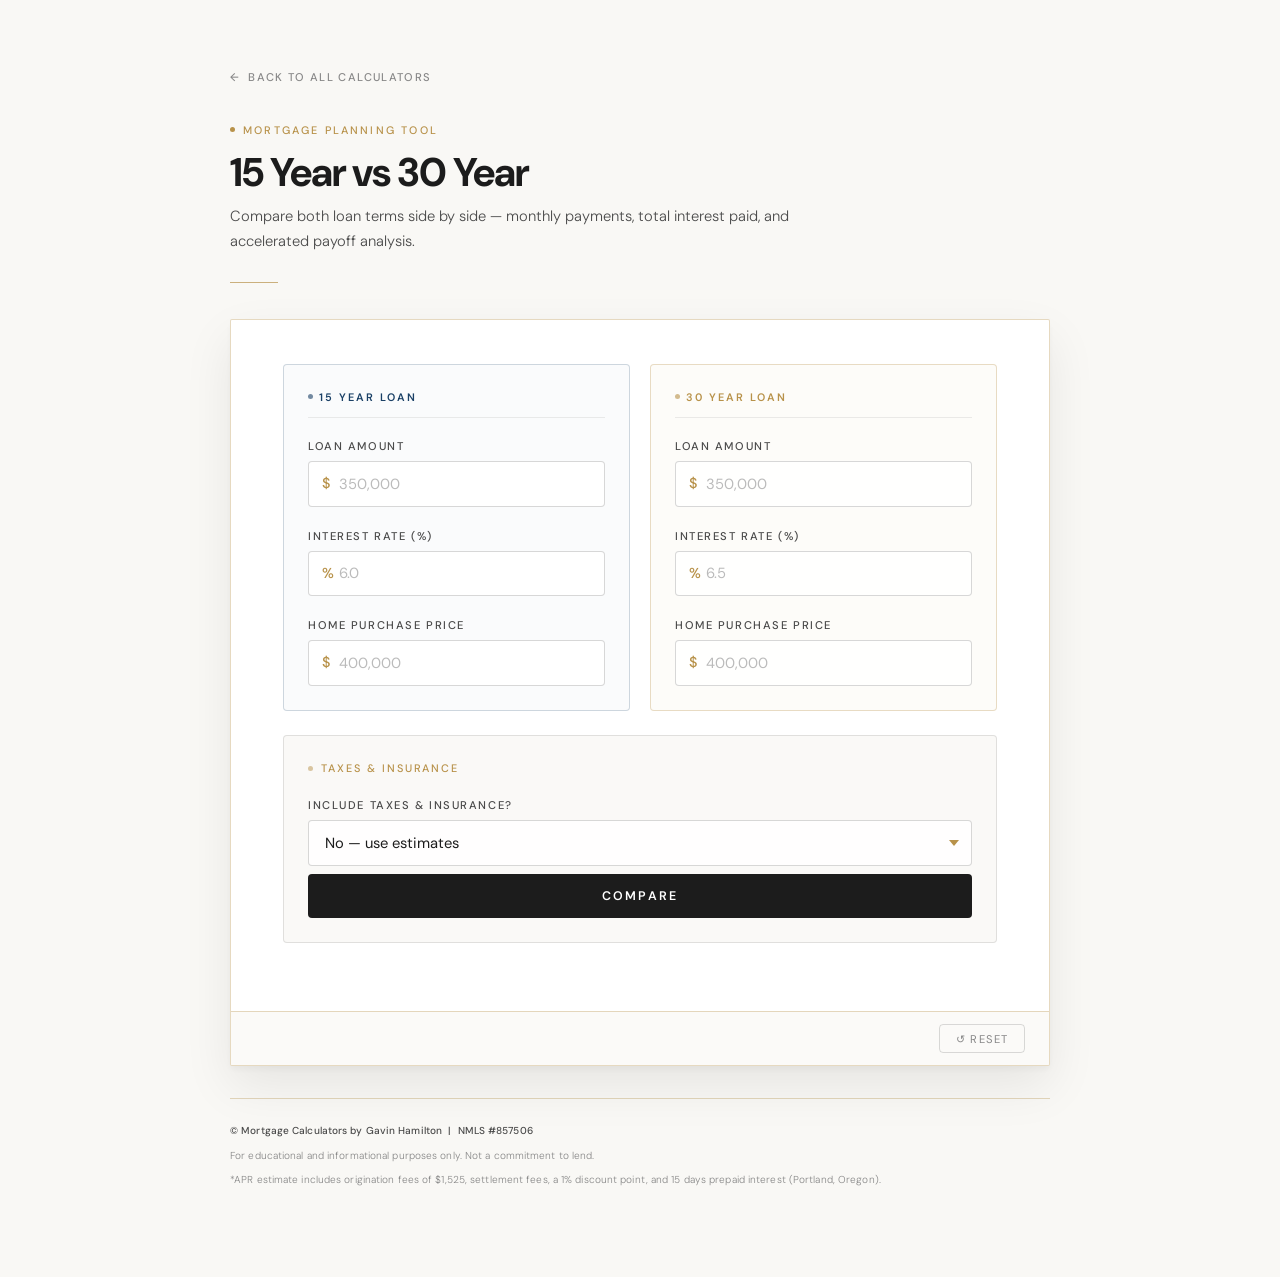
==== 15-vs-30.html @ 0f27486b "Add files via upload" ====
<!DOCTYPE html>
<html lang="en">
<head>
<meta charset="UTF-8">
<meta name="viewport" content="width=device-width, initial-scale=1.0">
<title>15 Year vs 30 Year — Gavin Hamilton</title>
<link rel="preconnect" href="https://fonts.googleapis.com">
<link rel="preconnect" href="https://fonts.gstatic.com" crossorigin>
<link href="https://fonts.googleapis.com/css2?family=DM+Sans:wght@300;400;500;600;700&family=DM+Mono:wght@400;500&display=swap" rel="stylesheet">
<link rel="stylesheet" href="shared.css">
<style>
/* ── 15 vs 30 specific styles ── */
.compare-input-cols {
  display: grid;
  grid-template-columns: 1fr 1fr;
  gap: 1.25rem;
  margin-bottom: 1.5rem;
}
@media (max-width: 520px) { .compare-input-cols { grid-template-columns: 1fr; } }

.compare-input-col {
  border: 1px solid rgba(74,74,74,.15);
  border-radius: 4px;
  padding: 1.5rem;
  background: #faf9f7;
}
.compare-input-col.col-15 { border-color: rgba(26,64,102,.2); background: rgba(26,64,102,.02); }
.compare-input-col.col-30 { border-color: rgba(184,146,74,.3); background: rgba(184,146,74,.03); }

.compare-col-label {
  font-size: .68rem;
  letter-spacing: .18em;
  text-transform: uppercase;
  font-weight: 600;
  margin-bottom: 1.25rem;
  padding-bottom: .75rem;
  border-bottom: 1px solid rgba(74,74,74,.1);
  display: flex;
  align-items: center;
  gap: .4rem;
}
.compare-col-label::before {
  content: '';
  width: 5px; height: 5px;
  border-radius: 50%;
  display: inline-block;
  opacity: .6;
}
.col-15 .compare-col-label { color: #1a4066; }
.col-15 .compare-col-label::before { background: #1a4066; }
.col-30 .compare-col-label { color: #b8924a; }
.col-30 .compare-col-label::before { background: #b8924a; }

.compare-cols {
  display: grid;
  grid-template-columns: 1fr 1fr;
  gap: 1rem;
  margin-bottom: 1rem;
}
@media (max-width: 520px) { .compare-cols { grid-template-columns: 1fr; } }

.compare-col-card {
  background: #fff;
  border: 1px solid rgba(74,74,74,.15);
  border-radius: 4px;
  overflow: hidden;
}
.compare-col-header {
  padding: .65rem 1.1rem;
  border-bottom: 1px solid rgba(74,74,74,.1);
  font-size: .65rem;
  font-weight: 600;
  text-transform: uppercase;
  letter-spacing: .14em;
  background: #faf9f7;
  display: flex;
  align-items: center;
  gap: .4rem;
}
.compare-col-header::before {
  content: '';
  width: 5px; height: 5px;
  border-radius: 50%;
  display: inline-block;
  opacity: .7;
}
.compare-col-header.h-15 { color: #1a4066; }
.compare-col-header.h-15::before { background: #1a4066; }
.compare-col-header.h-30 { color: #b8924a; }
.compare-col-header.h-30::before { background: #b8924a; }

.compare-total-block { padding: 1rem 1.1rem .8rem; border-bottom: 1px solid rgba(74,74,74,.08); }
.compare-total-label { font-size: .62rem; text-transform: uppercase; letter-spacing: .1em; color: #888; margin-bottom: .3rem; font-weight: 500; }
.compare-total-amount { font-family: 'DM Mono', monospace; font-size: clamp(1.3rem,3.5vw,2rem); font-weight: 700; color: #1c1c1c; line-height: 1; letter-spacing: -.02em; }
.compare-total-sub { font-size: .72rem; color: #aaa; margin-top: .2rem; font-weight: 300; }
.compare-apr { font-family: 'DM Mono', monospace; font-size: .78rem; font-weight: 500; color: #4a4a4a; margin-top: .4rem; }

.compare-line-items { display: flex; flex-direction: column; }
.compare-line-item { display: flex; flex-direction: column; padding: .6rem 1.1rem; border-bottom: 1px solid rgba(74,74,74,.06); }
.compare-line-item:last-child { border-bottom: none; }
.compare-line-label { font-size: .68rem; color: #888; margin-bottom: .15rem; }
.compare-line-value { font-family: 'DM Mono', monospace; font-size: .88rem; font-weight: 600; color: #1c1c1c; }
.compare-line-item.pmi-item .compare-line-label { color: #b03020; }
.compare-line-item.pmi-item .compare-line-value { color: #b03020; }

.diff-callout { display: none; padding: 1rem 1.25rem; background: rgba(184,146,74,.06); border: 1px solid rgba(184,146,74,.35); border-radius: 4px; margin-bottom: 1rem; }
.diff-callout.show { display: block; }
.diff-callout p { font-size: .88rem; color: #4a4a4a; line-height: 1.7; font-weight: 300; }
.diff-callout .diff-amount { font-family: 'DM Mono', monospace; font-weight: 600; color: #1c1c1c; }

.accel-payoff-card {
  background: #faf9f7;
  border: 1px solid rgba(184,146,74,.35);
  border-left: 3px solid #b8924a;
  border-radius: 4px;
  padding: 1.25rem 1.5rem;
  margin-bottom: 1rem;
}
.accel-payoff-title { font-size: .72rem; font-weight: 700; text-transform: uppercase; letter-spacing: .1em; color: #b8924a; margin-bottom: .75rem; }
.accel-payoff-body { font-size: .88rem; color: #4a4a4a; line-height: 1.75; font-weight: 300; }
.accel-payoff-body .highlight-num { font-family: 'DM Mono', monospace; font-size: 1rem; font-weight: 700; color: #1c1c1c; }
.accel-payoff-body .highlight-green { font-family: 'DM Mono', monospace; font-size: 1rem; font-weight: 700; color: #1a6640; }

.pros-cons-grid { display: none; grid-template-columns: 1fr 1fr; gap: 1rem; margin-bottom: 1rem; }
.pros-cons-grid.show { display: grid; }
@media (max-width: 520px) { .pros-cons-grid { grid-template-columns: 1fr; } }
.pc-col { display: flex; flex-direction: column; gap: .75rem; }
.pc-card { background: #fff; border: 1px solid rgba(74,74,74,.15); border-radius: 4px; padding: 1.1rem; }
.pc-card-title { font-size: .65rem; font-weight: 600; text-transform: uppercase; letter-spacing: .1em; margin-bottom: .65rem; padding-bottom: .5rem; border-bottom: 1px solid rgba(74,74,74,.1); }
.pc-card-title.pros { color: #1a6640; }
.pc-card-title.cons { color: #b03020; }
.pc-list { list-style: none; display: flex; flex-direction: column; gap: .45rem; }
.pc-list li { font-size: .82rem; color: #4a4a4a; line-height: 1.6; padding-left: 1rem; position: relative; font-weight: 300; }
.pc-list li::before { position: absolute; left: 0; top: 0; font-weight: 700; }
.pros .pc-list li::before { content: "✓"; color: #1a6640; }
.cons .pc-list li::before { content: "✗"; color: #b03020; }
.pc-list li em { font-style: normal; font-weight: 600; color: #1c1c1c; }
</style>
</head>
<body>
<div class="app">

  <a class="back-link" href="index.html">Back to all calculators</a>

  <div class="page-title-block">
    <div class="page-eyebrow">Mortgage Planning Tool</div>
    <div class="page-title">15 Year vs 30 Year</div>
    <p class="page-subtitle">Compare both loan terms side by side — monthly payments, total interest paid, and accelerated payoff analysis.</p>
  </div>
  <hr class="page-divider">

  <div class="container">
    <div class="calc-inner">

      <div class="compare-input-cols">

        <div class="compare-input-col col-15">
          <div class="compare-col-label">15 Year Loan</div>
          <div class="field" style="margin-bottom:1.3rem">
            <label>Loan Amount</label>
            <div class="input-wrap"><span class="input-prefix">$</span><input type="text" id="c15-loan" placeholder="350,000" inputmode="numeric" class="comma-input has-prefix"></div>
          </div>
          <div class="field" style="margin-bottom:1.3rem">
            <label>Interest Rate (%)</label>
            <div class="input-wrap"><span class="input-prefix">%</span><input type="number" id="c15-rate" placeholder="6.0" step="0.01" class="has-prefix"></div>
          </div>
          <div class="field">
            <label>Home Purchase Price</label>
            <div class="input-wrap"><span class="input-prefix">$</span><input type="text" id="c15-price" placeholder="400,000" inputmode="numeric" class="comma-input has-prefix"></div>
          </div>
        </div>

        <div class="compare-input-col col-30">
          <div class="compare-col-label">30 Year Loan</div>
          <div class="field" style="margin-bottom:1.3rem">
            <label>Loan Amount</label>
            <div class="input-wrap"><span class="input-prefix">$</span><input type="text" id="c30-loan" placeholder="350,000" inputmode="numeric" class="comma-input has-prefix"></div>
          </div>
          <div class="field" style="margin-bottom:1.3rem">
            <label>Interest Rate (%)</label>
            <div class="input-wrap"><span class="input-prefix">%</span><input type="number" id="c30-rate" placeholder="6.5" step="0.01" class="has-prefix"></div>
          </div>
          <div class="field">
            <label>Home Purchase Price</label>
            <div class="input-wrap"><span class="input-prefix">$</span><input type="text" id="c30-price" placeholder="400,000" inputmode="numeric" class="comma-input has-prefix"></div>
          </div>
        </div>

      </div>

      <div class="card">
        <div class="card-title">Taxes &amp; Insurance</div>
        <div class="form-grid">
          <div class="field full">
            <label>Include Taxes &amp; Insurance?</label>
            <div class="input-wrap">
              <select id="c-tai" onchange="toggleCompareTaiFields()">
                <option value="no">No — use estimates</option>
                <option value="yes">Yes — enter my own</option>
              </select>
            </div>
          </div>
          <div class="optional-fields" id="c-optional">
            <div class="field">
              <label>Annual Property Taxes</label>
              <div class="input-wrap"><span class="input-prefix">$</span><input type="text" id="c-tax" placeholder="4,800" inputmode="numeric" class="comma-input has-prefix"></div>
            </div>
            <div class="field">
              <label>Annual Homeowners Insurance</label>
              <div class="input-wrap"><span class="input-prefix">$</span><input type="text" id="c-ins" placeholder="1,200" inputmode="numeric" class="comma-input has-prefix"></div>
            </div>
          </div>
        </div>
        <button class="calc-btn" onclick="calcCompare()">Compare</button>
      </div>

      <!-- RESULTS -->
      <div id="c-results" class="results-panel">
        <hr class="results-rule">
        <div class="results-eyebrow">Your Results</div>
        <div class="results-headline">Side-by-Side Comparison</div>

        <button class="qualify-banner" onclick="window.open('https://mtgxps.mymortgage-online.com/GavinHamilton.html','_blank')">
          <div>
            <div class="qualify-banner-text">Find Out What You Qualify For</div>
            <div class="qualify-banner-sub">Free soft-pull analysis — no commitment</div>
          </div>
          <span class="qualify-banner-arrow">Get Started →</span>
        </button>

        <div class="compare-cols">
          <div class="compare-col-card">
            <div class="compare-col-header h-15">15 Year Loan</div>
            <div class="compare-total-block">
              <div class="compare-total-label">Approx. Monthly Payment</div>
              <div class="compare-total-amount" id="c15-total">—</div>
              <div class="compare-total-sub">/ month</div>
              <div class="compare-apr" id="c15-apr">—</div>
            </div>
            <div class="compare-line-items" id="c15-lines"></div>
          </div>
          <div class="compare-col-card">
            <div class="compare-col-header h-30">30 Year Loan</div>
            <div class="compare-total-block">
              <div class="compare-total-label">Approx. Monthly Payment</div>
              <div class="compare-total-amount" id="c30-total">—</div>
              <div class="compare-total-sub">/ month</div>
              <div class="compare-apr" id="c30-apr">—</div>
            </div>
            <div class="compare-line-items" id="c30-lines"></div>
          </div>
        </div>

        <div class="pmi-disclaimer" id="c-pmi-disclaimer">
          <p><strong>Monthly mortgage insurance required (less than 20% down).</strong> Estimate only. Contact a lending professional for accurate quote.</p>
        </div>

        <div class="diff-callout" id="c-diff-block"><p id="c-diff-text"></p></div>

        <div class="accel-payoff-card" id="c-accel-card" style="display:none">
          <div class="accel-payoff-title">💡 What if you applied that difference toward principal?</div>
          <div class="accel-payoff-body" id="c-accel-body"></div>
        </div>

        <div class="pros-cons-grid" id="c-pros-cons">
          <div class="pc-col">
            <div class="pc-card">
              <div class="pc-card-title pros">15 Year — Pros</div>
              <ul class="pc-list pros">
                <li>Pay significantly less interest over the life of the loan</li>
                <li>Every extra dollar above interest goes directly to principal</li>
                <li>Own your home free and clear in 15 years</li>
              </ul>
            </div>
            <div class="pc-card">
              <div class="pc-card-title cons">15 Year — Cons</div>
              <ul class="pc-list cons">
                <li>Higher monthly payment — not ideal if budget is tight</li>
                <li>Fixed obligation with no option to pay less</li>
              </ul>
            </div>
          </div>
          <div class="pc-col">
            <div class="pc-card">
              <div class="pc-card-title pros">30 Year — Pros</div>
              <ul class="pc-list pros">
                <li>Lower required monthly payment gives more breathing room</li>
                <li id="c-30-extra-pro">Option to pay extra toward principal — <em id="c-payoff-note">see accelerated payoff above</em></li>
              </ul>
            </div>
            <div class="pc-card">
              <div class="pc-card-title cons">30 Year — Cons</div>
              <ul class="pc-list cons">
                <li>More of each payment goes toward interest, especially early on</li>
                <li>30 years before the loan is paid off on standard schedule</li>
              </ul>
            </div>
          </div>
        </div>
      </div>

    </div><!-- /calc-inner -->
    <div class="container-footer">
      <button class="reset-btn" onclick="resetCompare()">↺ Reset</button>
    </div>
  </div><!-- /container -->

  <div class="disclaimer">
    <p>© Mortgage Calculators by Gavin Hamilton &nbsp;|&nbsp; NMLS #857506</p>
    <p>For educational and informational purposes only. Not a commitment to lend.</p>
    <p>*APR estimate includes origination fees of $1,525, settlement fees, a 1% discount point, and 15 days prepaid interest (Portland, Oregon).</p>
  </div>

</div><!-- /app -->

<div class="alert-overlay" id="alert-modal">
  <div class="alert-box">
    <div class="alert-icon" id="alert-icon">Input Required</div>
    <div class="alert-msg" id="alert-msg"></div>
    <button class="alert-btn" onclick="closeAlert()">OK</button>
  </div>
</div>
<div class="contact-overlay" id="contact-modal">
  <div class="contact-modal">
    <div class="contact-modal-title">I'm here when you're ready</div>
    <div class="contact-modal-body">
      <span class="contact-detail"><a href="mailto:ghamilton@mtgxps.com">ghamilton@mtgxps.com</a></span><br>
      <span class="contact-detail"><a href="tel:5035178983">503.517.8983</a></span>
    </div>
    <button class="contact-close-btn" onclick="closeContactModal()">Back to Calculator</button>
  </div>
</div>

<script src="shared.js"></script>
<script>
function toggleCompareTaiFields() {
  document.getElementById('c-optional').classList.toggle('visible', document.getElementById('c-tai').value==='yes');
}

function calcScenario(loanId, rateId, priceId, term, tai, customTax, customIns) {
  const loan=parseVal(loanId);
  const rate=parseFloat(document.getElementById(rateId).value)/100;
  const price=parseVal(priceId)||loan;
  if (!loan||loan<=0||!rate) return null;
  if (price>0&&loan/price>1.0) { showAlert('Loan amount exceeds purchase price. Please input a down payment.',true); return null; }
  if (price>0&&loan/price>0.95) showAlert('You have less than 5% down payment. Contact a lending professional.',false);
  const r=rate/12, n=term*12;
  const pi=loan*r*Math.pow(1+r,n)/(Math.pow(1+r,n)-1);
  let monthlyTax, monthlyIns;
  if (tai==='yes') { monthlyTax=customTax/12; monthlyIns=customIns/12; }
  else { monthlyTax=(price*0.012)/12; monthlyIns=(loan*0.0025)/12; }
  const ltv=loan/price, needsPMI=ltv>0.80;
  const pmi=needsPMI?(loan*0.006)/12:0;
  const total=pi+monthlyTax+monthlyIns+pmi;
  return { pi, monthlyTax, monthlyIns, pmi, needsPMI, total, apr: calcAPR(loan,rate,term,price,pmi) };
}

function buildCompareLines(containerId, r) {
  let html=`
    <div class="compare-line-item"><div class="compare-line-label">Principal &amp; Interest</div><div class="compare-line-value">${fmt2(r.pi)}</div></div>
    <div class="compare-line-item"><div class="compare-line-label">Monthly Property Tax</div><div class="compare-line-value">${fmt2(r.monthlyTax)}</div></div>
    <div class="compare-line-item"><div class="compare-line-label">Monthly Homeowners Insurance</div><div class="compare-line-value">${fmt2(r.monthlyIns)}</div></div>`;
  if (r.needsPMI) html+=`<div class="compare-line-item pmi-item"><div class="compare-line-label">Monthly Mortgage Insurance (PMI)</div><div class="compare-line-value">${fmt2(r.pmi)}</div></div>`;
  document.getElementById(containerId).innerHTML=html;
}

function calcCompare() {
  const tai=document.getElementById('c-tai').value;
  const customTax=parseVal('c-tax'), customIns=parseVal('c-ins');
  const r15=calcScenario('c15-loan','c15-rate','c15-price',15,tai,customTax,customIns);
  const r30=calcScenario('c30-loan','c30-rate','c30-price',30,tai,customTax,customIns);
  if (!r15&&!r30) return;

  if (r15) { document.getElementById('c15-total').textContent=fmt2(r15.total); document.getElementById('c15-apr').textContent=fmtAPR(r15.apr); buildCompareLines('c15-lines',r15); }
  if (r30) { document.getElementById('c30-total').textContent=fmt2(r30.total); document.getElementById('c30-apr').textContent=fmtAPR(r30.apr); buildCompareLines('c30-lines',r30); }

  document.getElementById('c-pmi-disclaimer').classList.toggle('show',(r15&&r15.needsPMI)||(r30&&r30.needsPMI));

  if (r15&&r30) {
    const diff=r15.total-r30.total;
    const dt=document.getElementById('c-diff-text');
    if (diff>0) dt.innerHTML=`A 15-year mortgage will cost <span class="diff-amount">${fmt2(diff)} more per month</span> than a 30-year mortgage.`;
    else if (diff<0) dt.innerHTML=`A 30-year mortgage will cost <span class="diff-amount">${fmt2(Math.abs(diff))} more per month</span> than a 15-year mortgage.`;
    else dt.innerHTML=`Both loans have the same approximate monthly payment.`;
    document.getElementById('c-diff-block').classList.add('show');

    const accelCard=document.getElementById('c-accel-card');
    if (diff>0) {
      const loan30=parseVal('c30-loan'), rate30=parseFloat(document.getElementById('c30-rate').value)/100;
      if (loan30>0&&rate30>0) {
        const rr=rate30/12, extraPmt=r30.pi+(r15.pi-r30.pi);
        let balance=loan30, months=0;
        while (balance>0.005&&months<360) { months++; const ic=balance*rr; let pp=extraPmt-ic; if(pp>balance)pp=balance; balance-=pp; if(balance<0.005)balance=0; }
        const approxYearsSaved=Math.round((360-months)/12);
        const yrs=Math.floor(months/12), mos=months%12;
        const timeStr=yrs>0?`${yrs} years${mos>0?' and '+mos+' months':''}`:`${mos} months`;
        const intSaved=(r30.pi*360)-(extraPmt*months);
        document.getElementById('c-accel-body').innerHTML=`The 15-year mortgage costs <span class="highlight-num">${fmt2(diff)}/mo more</span> than the 30-year.<br><br><strong>Key insight:</strong> if you took the 30-year loan and applied that extra <span class="highlight-num">${fmt2(diff)}/mo</span> toward principal every month, it would be paid off in just <span class="highlight-num">${timeStr}</span> — approximately <span class="highlight-green">${approxYearsSaved} years earlier</span>, saving an estimated <span class="highlight-green">${fmt(intSaved)}</span> in total interest. And you'd retain the flexibility to pay only the lower required amount whenever needed.`;
        accelCard.style.display='block';
      }
    } else { accelCard.style.display='none'; }
    document.getElementById('c-pros-cons').classList.add('show');
  }

  const el=document.getElementById('c-results');
  el.classList.add('show');
  setTimeout(()=>el.scrollIntoView({behavior:'smooth',block:'start'}),100);
}

function resetCompare() {
  document.querySelectorAll('input').forEach(i=>i.value='');
  document.getElementById('c-results').classList.remove('show');
  document.getElementById('c-pmi-disclaimer').classList.remove('show');
  document.getElementById('c-diff-block').classList.remove('show');
  document.getElementById('c-pros-cons').classList.remove('show');
  document.getElementById('c-accel-card').style.display='none';
  document.getElementById('c15-total').textContent='—';
  document.getElementById('c30-total').textContent='—';
  document.getElementById('c15-lines').innerHTML='';
  document.getElementById('c30-lines').innerHTML='';
}
</script>
</body>
</html>
---- shared.css ----
/* ═══════════════════════════════════════════════════
   SHARED STYLES — Warm charcoal / gold / cream
   Matches reference: Scenario Comparison aesthetic
═══════════════════════════════════════════════════ */
*, *::before, *::after { box-sizing: border-box; margin: 0; padding: 0; }

:root {
  --cream:       #f9f8f5;
  --surface:     #ffffff;
  --charcoal:    #1c1c1c;
  --slate:       #4a4a4a;
  --muted:       #888888;
  --border:      rgba(74,74,74,0.18);
  --border-card: rgba(74,74,74,0.15);
  --gold:        #b8924a;
  --gold-lt:     #d4ab6a;
  --gold-dim:    rgba(184,146,74,0.35);
  --gold-bg:     rgba(184,146,74,0.03);
  --green:       #1a6640;
  --green-bg:    #f0faf6;
  --red:         #b03020;
  --radius:      4px;
  --shadow:      0 4px 6px rgba(0,0,0,.04), 0 20px 50px rgba(0,0,0,.08);
  --trans:       .3s cubic-bezier(.4,0,.2,1);
}

html { scroll-behavior: smooth; }

body {
  font-family: 'DM Sans', sans-serif;
  background: var(--cream);
  color: var(--charcoal);
  min-height: 100vh;
  padding: 4rem 1.5rem 5rem;
  line-height: 1.5;
  overflow-x: hidden;
  -webkit-font-smoothing: antialiased;
}

@media (max-width: 600px) {
  body { padding: 2.5rem 1rem 4rem; }
}

.app {
  max-width: 820px;
  margin: 0 auto;
}

/* ── BACK LINK ── */
.back-link {
  display: inline-flex;
  align-items: center;
  gap: .4rem;
  font-size: .7rem;
  font-weight: 500;
  letter-spacing: .12em;
  text-transform: uppercase;
  color: var(--muted);
  text-decoration: none;
  margin-bottom: 2.25rem;
  transition: color var(--trans);
}
.back-link::before { content: '←'; margin-right: .1rem; }
.back-link:hover { color: var(--gold); }

/* ── PAGE HEADER ── */
.page-title-block { margin-bottom: 1.75rem; }

.page-eyebrow {
  font-size: .68rem;
  letter-spacing: .2em;
  text-transform: uppercase;
  color: var(--gold);
  margin-bottom: .75rem;
  display: flex;
  align-items: center;
  gap: .5rem;
  font-weight: 500;
}
.page-eyebrow::before {
  content: '';
  width: 5px; height: 5px;
  border-radius: 50%;
  background: var(--gold);
  display: inline-block;
  flex-shrink: 0;
}

.page-title {
  font-size: clamp(1.9rem, 4vw, 2.5rem);
  font-weight: 700;
  letter-spacing: -.025em;
  color: var(--charcoal);
  line-height: 1.1;
  margin-bottom: .6rem;
}

.page-subtitle {
  font-size: .92rem;
  color: var(--slate);
  line-height: 1.7;
  font-weight: 300;
  max-width: 560px;
}
.page-subtitle strong { font-weight: 600; color: var(--charcoal); }

.page-divider {
  width: 48px;
  height: 1px;
  background: var(--gold);
  opacity: .7;
  border: none;
  margin: 1.75rem 0 2.25rem;
}

/* ── OUTER CARD / CONTAINER ── */
.container {
  background: var(--surface);
  border: 1px solid var(--gold-dim);
  border-radius: 2px;
  box-shadow: var(--shadow);
  overflow: hidden;
  animation: cardRise .65s cubic-bezier(.4,0,.2,1) both;
}
@keyframes cardRise {
  from { opacity: 0; transform: translateY(24px); }
  to   { opacity: 1; transform: translateY(0); }
}

.calc-inner {
  padding: 2.75rem 3.25rem;
}
@media (max-width: 640px) {
  .calc-inner { padding: 1.75rem 1.5rem; }
}

/* ── SECTION LABEL (inside card) ── */
.sec-label, .card-title {
  font-size: .68rem;
  letter-spacing: .18em;
  text-transform: uppercase;
  color: var(--gold);
  margin-bottom: 1.3rem;
  display: flex;
  align-items: center;
  gap: .5rem;
  font-weight: 500;
}
.sec-label::before, .card-title::before {
  content: '';
  width: 5px; height: 5px;
  border-radius: 50%;
  background: var(--gold);
  opacity: .5;
  display: inline-block;
  flex-shrink: 0;
}
.sec-badge {
  font-size: .6rem;
  letter-spacing: .1em;
  padding: 2px 8px;
  border-radius: 20px;
  border: 1px solid var(--gold-dim);
  color: var(--gold);
  margin-left: auto;
  font-weight: 500;
}

/* ── INPUT CARD PANELS ── */
.card {
  border: 1px solid var(--border-card);
  border-radius: var(--radius);
  padding: 1.5rem;
  background: #faf9f7;
  margin-bottom: 1.5rem;
}
.card.card-gold {
  border-color: rgba(184,146,74,.3);
  background: rgba(184,146,74,.03);
}

/* ── FORM GRID ── */
.form-grid {
  display: grid;
  grid-template-columns: 1fr 1fr;
  gap: 1.3rem;
}
@media (max-width: 520px) {
  .form-grid { grid-template-columns: 1fr; }
}

.field {
  display: flex;
  flex-direction: column;
  gap: .4rem;
  margin-bottom: 0;
}
.field.full { grid-column: 1 / -1; }

/* ── LABELS ── */
label {
  display: block;
  font-size: .7rem;
  letter-spacing: .14em;
  text-transform: uppercase;
  color: var(--slate);
  font-weight: 500;
}

/* ── INPUTS ── */
.input-wrap { position: relative; }

.input-prefix {
  position: absolute;
  left: .9rem;
  top: 50%;
  transform: translateY(-50%);
  font-size: .9rem;
  color: var(--gold);
  font-weight: 500;
  pointer-events: none;
  user-select: none;
  font-family: 'DM Sans', sans-serif;
}

input[type="text"],
input[type="number"],
input[type="date"],
select {
  width: 100%;
  padding: .72rem 1rem;
  border: 1px solid rgba(74,74,74,.22);
  border-radius: var(--radius);
  background: rgba(255,255,255,.85);
  font-family: 'DM Sans', sans-serif;
  font-size: .92rem;
  color: var(--charcoal);
  outline: none;
  transition: border-color var(--trans), box-shadow var(--trans), background var(--trans);
  -webkit-appearance: none;
  -moz-appearance: textfield;
  line-height: 1.4;
}
input[type="number"]::-webkit-inner-spin-button,
input[type="number"]::-webkit-outer-spin-button { -webkit-appearance: none; }

input.has-prefix,
input[type="text"].has-prefix,
input[type="number"].has-prefix { padding-left: 1.9rem; }

input:focus, select:focus {
  border-color: var(--gold);
  background: #fff;
  box-shadow: 0 0 0 3px rgba(184,146,74,.12);
  outline: none;
}
input::placeholder { color: #bbb; }

select {
  cursor: pointer;
  background-image: url("data:image/svg+xml,%3Csvg xmlns='http://www.w3.org/2000/svg' width='10' height='6' viewBox='0 0 10 6'%3E%3Cpath d='M0 0l5 6 5-6z' fill='%23b8924a'/%3E%3C/svg%3E");
  background-repeat: no-repeat;
  background-position: right 12px center;
  padding-right: 2.2rem;
}
select option { background: #fff; color: var(--charcoal); }

/* optional fields toggle */
.optional-fields { display: none; grid-column: 1 / -1; }
.optional-fields.visible { display: contents; }

/* ── CALCULATE BUTTON ── */
.calc-btn {
  display: block;
  width: 100%;
  margin-top: .5rem;
  padding: .88rem 1.5rem;
  background: var(--charcoal);
  color: #fff;
  border: none;
  border-radius: var(--radius);
  font-family: 'DM Sans', sans-serif;
  font-size: .78rem;
  letter-spacing: .18em;
  text-transform: uppercase;
  font-weight: 600;
  cursor: pointer;
  transition: background var(--trans), box-shadow var(--trans), transform var(--trans);
  position: relative;
  overflow: hidden;
}
.calc-btn::after {
  content: '';
  position: absolute;
  inset: 0;
  background: linear-gradient(90deg, transparent 0%, rgba(184,146,74,.18) 50%, transparent 100%);
  transform: translateX(-100%);
  transition: transform .5s ease;
}
.calc-btn:hover { background: #2e2a22; box-shadow: 0 6px 20px rgba(0,0,0,.18); transform: translateY(-1px); }
.calc-btn:hover::after { transform: translateX(100%); }
.calc-btn:active { transform: translateY(0); box-shadow: none; }

/* reset link */
.reset-link {
  display: block;
  text-align: center;
  margin-top: .9rem;
  font-size: .7rem;
  letter-spacing: .1em;
  text-transform: uppercase;
  color: #aaa;
  cursor: pointer;
  background: none;
  border: none;
  font-family: 'DM Sans', sans-serif;
  width: 100%;
  padding: .25rem;
  transition: color var(--trans);
}
.reset-link:hover { color: var(--gold); }

/* ── RESULTS SECTION ── */
.results-panel { display: none; }
.results-panel.show { display: block; }

.fin-results { display: none; margin-top: 1.5rem; }
.fin-results.show { display: block; }

.results-rule {
  width: 100%;
  height: 1px;
  background: var(--gold-dim);
  border: none;
  margin: 2.5rem 0 2rem;
}
.results-eyebrow {
  font-size: .68rem;
  letter-spacing: .2em;
  text-transform: uppercase;
  color: var(--gold);
  margin-bottom: .4rem;
  font-weight: 500;
}
.results-headline {
  font-weight: 700;
  font-size: 1.2rem;
  letter-spacing: -.01em;
  color: var(--charcoal);
  margin-bottom: 1.6rem;
}

/* ── TOTAL / HERO NUMBER BLOCK ── */
.total-block {
  padding: 1.5rem;
  background: #faf9f7;
  border: 1px solid var(--border-card);
  border-radius: var(--radius);
  margin-bottom: 1rem;
}
.total-label {
  font-size: .65rem;
  font-weight: 500;
  text-transform: uppercase;
  letter-spacing: .15em;
  color: var(--muted);
  margin-bottom: .3rem;
}
.total-amount {
  font-family: 'DM Mono', monospace;
  font-size: clamp(2rem, 6.5vw, 3.4rem);
  font-weight: 700;
  color: var(--charcoal);
  line-height: 1;
  letter-spacing: -.02em;
}
.total-sub {
  font-size: .75rem;
  color: var(--muted);
  margin-top: .25rem;
  font-weight: 300;
}
.total-apr {
  font-family: 'DM Mono', monospace;
  font-size: .88rem;
  font-weight: 500;
  color: var(--slate);
  margin-top: .5rem;
}

/* ── LINE ITEM LIST ── */
.line-items {
  background: var(--surface);
  border: 1px solid var(--border-card);
  border-radius: var(--radius);
  overflow: hidden;
  margin-bottom: 1rem;
}
.line-item {
  display: flex;
  justify-content: space-between;
  align-items: center;
  padding: .72rem 1.2rem;
  border-bottom: 1px solid rgba(74,74,74,.07);
}
.line-item:last-child { border-bottom: none; }
.line-item-label { font-size: .82rem; color: var(--slate); font-weight: 300; }
.line-item-value { font-family: 'DM Mono', monospace; font-size: .92rem; font-weight: 600; color: var(--charcoal); }
.line-item.pmi .line-item-label { color: var(--red); }
.line-item.pmi .line-item-value { color: var(--red); }

/* ── PMI DISCLAIMER ── */
.pmi-disclaimer {
  display: none;
  padding: .75rem 1.2rem;
  background: rgba(176,48,32,.05);
  border: 1px solid rgba(176,48,32,.2);
  border-radius: var(--radius);
  margin-bottom: 1rem;
}
.pmi-disclaimer.show { display: block; }
.pmi-disclaimer p { font-size: .75rem; color: var(--red); line-height: 1.6; font-weight: 300; }

/* ── QUALIFY BANNER ── */
.qualify-banner {
  display: flex;
  align-items: center;
  justify-content: space-between;
  gap: 12px;
  padding: .9rem 1.25rem;
  margin-bottom: 1.5rem;
  background: var(--charcoal);
  border-radius: var(--radius);
  cursor: pointer;
  border: none;
  width: 100%;
  text-align: left;
  position: relative;
  overflow: hidden;
  transition: background var(--trans), box-shadow var(--trans), transform var(--trans);
}
.qualify-banner::after {
  content: '';
  position: absolute;
  inset: 0;
  background: linear-gradient(90deg, transparent, rgba(184,146,74,.15), transparent);
  transform: translateX(-100%);
  transition: transform .5s ease;
}
.qualify-banner:hover { background: #2e2a22; box-shadow: 0 6px 20px rgba(0,0,0,.18); transform: translateY(-1px); }
.qualify-banner:hover::after { transform: translateX(100%); }
.qualify-banner-text {
  font-family: 'DM Sans', sans-serif;
  font-size: .95rem;
  font-weight: 700;
  color: var(--gold-lt);
  letter-spacing: .01em;
}
.qualify-banner-sub {
  font-size: .72rem;
  color: rgba(255,255,255,.45);
  margin-top: 2px;
  font-weight: 300;
  letter-spacing: .04em;
}
.qualify-banner-arrow {
  font-size: .68rem;
  font-weight: 700;
  color: rgba(255,255,255,.55);
  flex-shrink: 0;
  text-transform: uppercase;
  letter-spacing: .1em;
  transition: transform var(--trans), color var(--trans);
  white-space: nowrap;
}
.qualify-banner:hover .qualify-banner-arrow { transform: translateX(4px); color: var(--gold-lt); }

/* ── CONTAINER FOOTER (reset row) ── */
.container-footer {
  display: flex;
  align-items: center;
  justify-content: flex-end;
  padding: .75rem 1.5rem;
  border-top: 1px solid var(--gold-dim);
  background: rgba(250,249,247,.8);
}
.reset-btn {
  background: none;
  border: 1px solid rgba(74,74,74,.2);
  border-radius: var(--radius);
  padding: .4rem 1rem;
  font-family: 'DM Sans', sans-serif;
  font-size: .7rem;
  letter-spacing: .1em;
  text-transform: uppercase;
  color: var(--muted);
  cursor: pointer;
  transition: all var(--trans);
}
.reset-btn:hover { border-color: var(--gold); color: var(--gold); }

/* ── RESULT CARDS (educational tools) ── */
.result-grid {
  display: grid;
  grid-template-columns: repeat(auto-fit, minmax(150px, 1fr));
  gap: 12px;
  margin-bottom: 1rem;
}
.result-card {
  background: #faf9f7;
  border: 1px solid var(--border-card);
  border-radius: var(--radius);
  padding: 1rem 1.1rem;
}
.result-label {
  font-size: .62rem;
  text-transform: uppercase;
  letter-spacing: .12em;
  color: var(--muted);
  margin-bottom: .35rem;
  font-weight: 500;
}
.result-value {
  font-family: 'DM Mono', monospace;
  font-size: clamp(.95rem, 2vw, 1.2rem);
  font-weight: 600;
  color: var(--charcoal);
  line-height: 1.2;
}
.result-value.highlight { color: #1a4066; }
.result-value.positive  { color: var(--green); }
.result-value.negative  { color: var(--red); }
.result-sub { font-size: .65rem; color: var(--muted); margin-top: .25rem; line-height: 1.45; }

/* ── SECTION LABEL (inside results) ── */
.fin-section-label {
  font-size: .65rem;
  font-weight: 600;
  text-transform: uppercase;
  letter-spacing: .14em;
  color: var(--slate);
  margin: 1.5rem 0 .75rem;
  padding-bottom: .5rem;
  border-bottom: 1px solid var(--gold-dim);
}

/* ── EXPLAIN BOXES ── */
.explain-box {
  background: #faf9f7;
  border-left: 2px solid var(--gold-dim);
  border-radius: 0 var(--radius) var(--radius) 0;
  padding: .8rem 1rem;
  margin-bottom: 1rem;
}
.explain-box p { font-size: .83rem; color: var(--slate); line-height: 1.75; font-weight: 300; }
.explain-box p strong { font-weight: 600; color: var(--charcoal); }
.explain-box.info { border-left-color: #1a4066; }

.cta-box, .encourage-box {
  margin-top: 1rem;
  padding: .9rem 1.25rem;
  background: rgba(184,146,74,.05);
  border: 1px solid var(--gold-dim);
  border-radius: var(--radius);
}
.cta-box p, .encourage-box p {
  font-size: .83rem;
  color: var(--slate);
  line-height: 1.75;
  text-align: center;
  font-weight: 300;
}

/* ── AMORTIZATION TABLE ── */
.table-wrap {
  margin-top: .75rem;
  overflow-x: auto;
  max-height: 300px;
  overflow-y: auto;
  border: 1px solid var(--border-card);
  border-radius: var(--radius);
}
.amort-table {
  width: 100%;
  border-collapse: collapse;
  font-family: 'DM Mono', monospace;
  font-size: .8rem;
}
.amort-table th {
  background: #faf9f7;
  color: var(--slate);
  padding: .5rem .85rem;
  text-align: right;
  font-weight: 500;
  font-size: .62rem;
  text-transform: uppercase;
  letter-spacing: .08em;
  position: sticky;
  top: 0;
  z-index: 2;
  border-bottom: 1px solid var(--border-card);
}
.amort-table th:first-child { text-align: center; }
.amort-table td {
  padding: .45rem .85rem;
  text-align: right;
  border-bottom: 1px solid rgba(74,74,74,.06);
  color: var(--slate);
  font-size: .82rem;
  font-weight: 500;
}
.amort-table td:first-child { text-align: center; color: var(--muted); }
.amort-table tr:last-child td { border-bottom: none; }
.amort-table tr:hover td { background: #faf9f7; }

/* ── KEY TAKEAWAY SUMMARY ── */
.fin-summary {
  display: none;
  background: rgba(184,146,74,.05);
  border: 1px solid var(--gold-dim);
  border-radius: var(--radius);
  padding: 1rem 1.25rem;
  margin-top: 1.25rem;
}
.fin-summary.show { display: block; }
.fin-summary-title {
  font-size: .62rem;
  font-weight: 600;
  text-transform: uppercase;
  letter-spacing: .14em;
  color: var(--muted);
  margin-bottom: .75rem;
}
.fin-summary-list { list-style: none; display: flex; flex-direction: column; gap: .55rem; }
.fin-summary-list li {
  display: flex;
  align-items: baseline;
  gap: .75rem;
  font-size: .88rem;
  color: var(--slate);
}
.fin-summary-list li::before { content: '→'; color: var(--gold); flex-shrink: 0; font-size: .7rem; }
.fin-sl {
  font-size: .62rem;
  color: var(--muted);
  text-transform: uppercase;
  letter-spacing: .1em;
  white-space: nowrap;
  font-weight: 500;
}
.fin-sv { font-family: 'DM Mono', monospace; font-weight: 600; color: var(--charcoal); font-size: .95rem; }
.fin-sv.neg { color: var(--red); }
.fin-sv.pos { color: var(--green); }

/* ── ALERT MODAL ── */
.alert-overlay {
  display: none;
  position: fixed;
  inset: 0;
  background: rgba(28,28,28,.45);
  z-index: 1000;
  align-items: center;
  justify-content: center;
  padding: 1.5rem;
}
.alert-overlay.show { display: flex; }
.alert-box {
  background: var(--surface);
  border: 1px solid var(--gold-dim);
  border-radius: var(--radius);
  box-shadow: var(--shadow);
  padding: 2rem 2rem 1.5rem;
  max-width: 400px;
  width: 100%;
}
.alert-icon {
  font-size: .7rem;
  font-weight: 700;
  text-transform: uppercase;
  letter-spacing: .15em;
  color: var(--red);
  margin-bottom: .6rem;
}
.alert-icon.warn { color: var(--gold); }
.alert-msg { font-size: .9rem; color: var(--charcoal); line-height: 1.7; margin-bottom: 1.5rem; font-weight: 300; }
.alert-btn {
  display: block;
  width: 100%;
  padding: .75rem;
  background: var(--charcoal);
  color: #fff;
  border: none;
  border-radius: var(--radius);
  font-family: 'DM Sans', sans-serif;
  font-size: .78rem;
  letter-spacing: .15em;
  text-transform: uppercase;
  font-weight: 600;
  cursor: pointer;
  transition: background var(--trans);
}
.alert-btn:hover { background: #2e2a22; }

/* ── CONTACT MODAL ── */
.contact-overlay {
  display: none;
  position: fixed;
  inset: 0;
  background: rgba(28,28,28,.55);
  z-index: 2000;
  align-items: center;
  justify-content: center;
  padding: 1.5rem;
}
.contact-overlay.show { display: flex; }
.contact-modal {
  background: var(--surface);
  border: 1px solid var(--gold-dim);
  border-radius: var(--radius);
  box-shadow: var(--shadow);
  padding: 2rem 2rem 1.75rem;
  max-width: 400px;
  width: 100%;
  text-align: center;
}
.contact-modal-title { font-size: 1rem; font-weight: 700; color: var(--charcoal); margin-bottom: .75rem; }
.contact-modal-body { font-size: .88rem; color: var(--slate); line-height: 1.75; margin-bottom: 1.5rem; font-weight: 300; }
.contact-detail { display: inline-block; margin: 3px 0; font-weight: 600; color: var(--gold); }
.contact-detail a { color: inherit; text-decoration: none; }
.contact-detail a:hover { color: var(--gold-lt); }
.contact-close-btn {
  padding: .75rem 1.75rem;
  background: var(--charcoal);
  color: #fff;
  border: none;
  border-radius: var(--radius);
  font-family: 'DM Sans', sans-serif;
  font-size: .78rem;
  letter-spacing: .15em;
  text-transform: uppercase;
  font-weight: 600;
  cursor: pointer;
  transition: background var(--trans);
}
.contact-close-btn:hover { background: #2e2a22; }

/* ── FOOTER DISCLAIMER ── */
.disclaimer {
  margin-top: 2rem;
  padding-top: 1.5rem;
  border-top: 1px solid var(--gold-dim);
}
.disclaimer p {
  font-size: .63rem;
  color: #888;
  line-height: 1.65;
  margin-bottom: .5rem;
  letter-spacing: .01em;
  font-weight: 300;
}
.disclaimer p:first-child { font-weight: 500; color: var(--slate); }
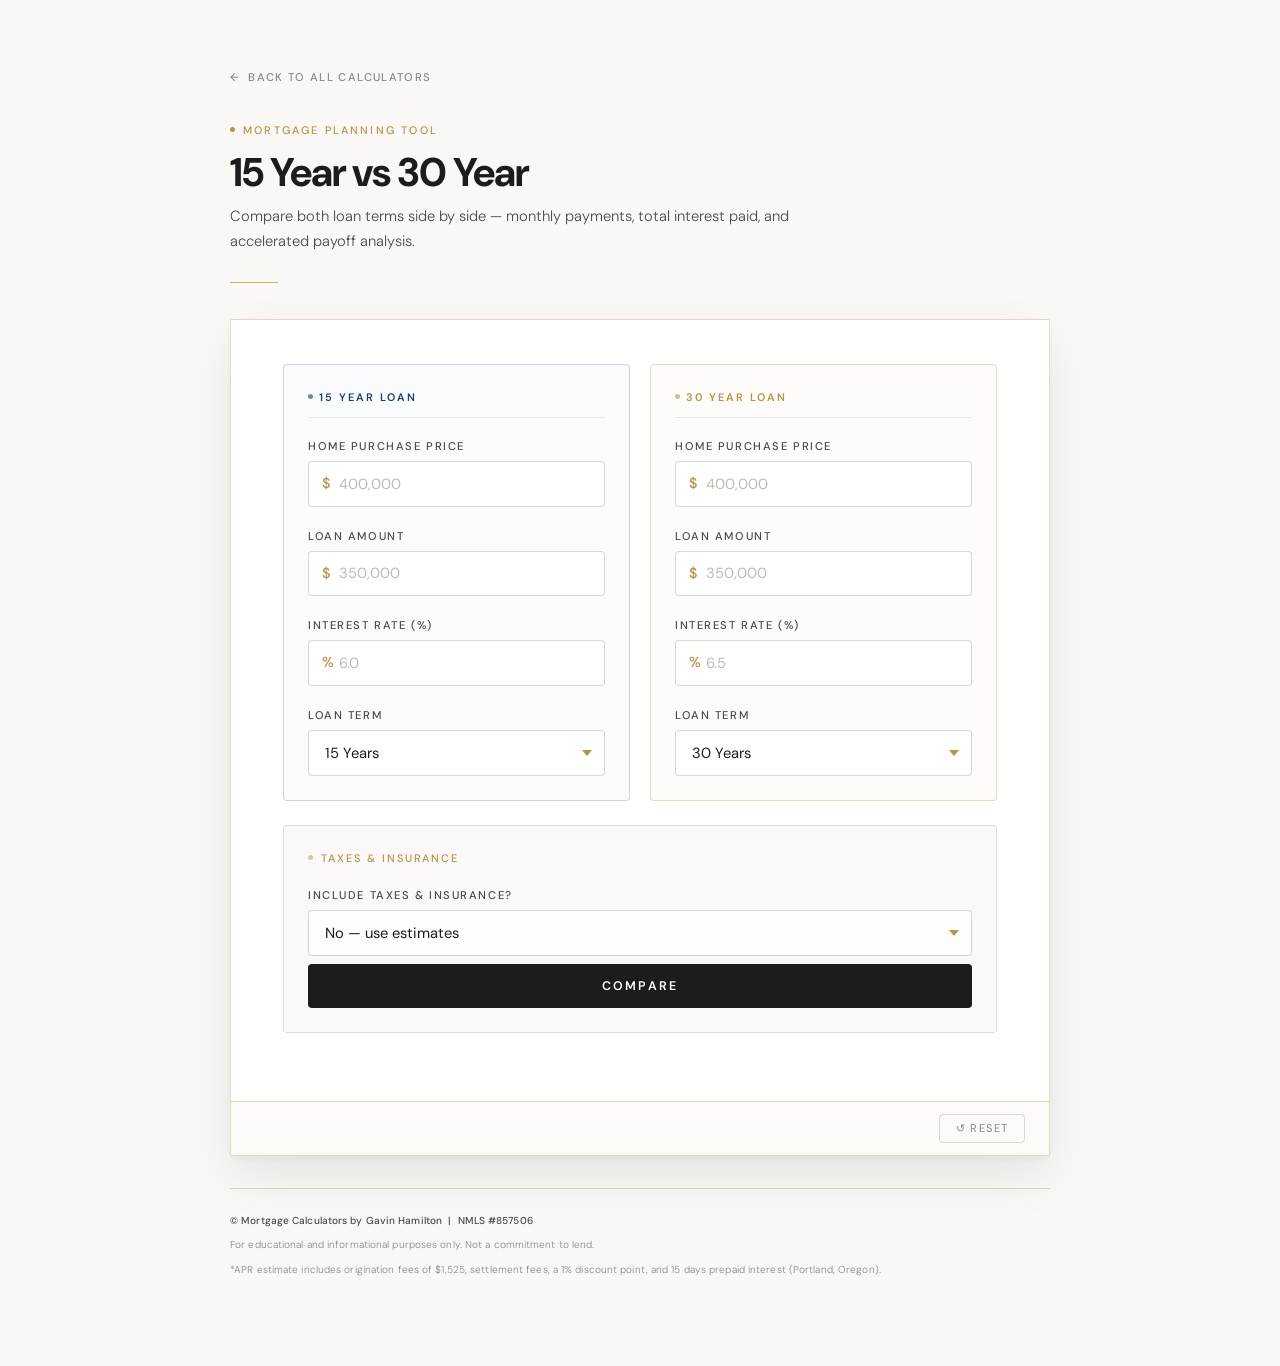
==== commit 4d14ca5b: "Add files via upload" ====
--- a/15-vs-30.html
+++ b/15-vs-30.html
@@ -157,6 +157,10 @@
         <div class="compare-input-col col-15">
           <div class="compare-col-label">15 Year Loan</div>
           <div class="field" style="margin-bottom:1.3rem">
+            <label>Home Purchase Price</label>
+            <div class="input-wrap"><span class="input-prefix">$</span><input type="text" id="c15-price" placeholder="400,000" inputmode="numeric" class="comma-input has-prefix"></div>
+          </div>
+          <div class="field" style="margin-bottom:1.3rem">
             <label>Loan Amount</label>
             <div class="input-wrap"><span class="input-prefix">$</span><input type="text" id="c15-loan" placeholder="350,000" inputmode="numeric" class="comma-input has-prefix"></div>
           </div>
@@ -165,14 +169,18 @@
             <div class="input-wrap"><span class="input-prefix">%</span><input type="number" id="c15-rate" placeholder="6.0" step="0.01" class="has-prefix"></div>
           </div>
           <div class="field">
-            <label>Home Purchase Price</label>
-            <div class="input-wrap"><span class="input-prefix">$</span><input type="text" id="c15-price" placeholder="400,000" inputmode="numeric" class="comma-input has-prefix"></div>
+            <label>Loan Term</label>
+            <div class="input-wrap"><select id="c15-term-sel"><option value="15" selected>15 Years</option><option value="10">10 Years</option></select></div>
           </div>
         </div>
 
         <div class="compare-input-col col-30">
           <div class="compare-col-label">30 Year Loan</div>
           <div class="field" style="margin-bottom:1.3rem">
+            <label>Home Purchase Price</label>
+            <div class="input-wrap"><span class="input-prefix">$</span><input type="text" id="c30-price" placeholder="400,000" inputmode="numeric" class="comma-input has-prefix"></div>
+          </div>
+          <div class="field" style="margin-bottom:1.3rem">
             <label>Loan Amount</label>
             <div class="input-wrap"><span class="input-prefix">$</span><input type="text" id="c30-loan" placeholder="350,000" inputmode="numeric" class="comma-input has-prefix"></div>
           </div>
@@ -181,8 +189,8 @@
             <div class="input-wrap"><span class="input-prefix">%</span><input type="number" id="c30-rate" placeholder="6.5" step="0.01" class="has-prefix"></div>
           </div>
           <div class="field">
-            <label>Home Purchase Price</label>
-            <div class="input-wrap"><span class="input-prefix">$</span><input type="text" id="c30-price" placeholder="400,000" inputmode="numeric" class="comma-input has-prefix"></div>
+            <label>Loan Term</label>
+            <div class="input-wrap"><select id="c30-term-sel"><option value="30" selected>30 Years</option><option value="20">20 Years</option><option value="15">15 Years</option><option value="10">10 Years</option></select></div>
           </div>
         </div>
 
@@ -220,12 +228,9 @@
         <div class="results-eyebrow">Your Results</div>
         <div class="results-headline">Side-by-Side Comparison</div>
 
-        <button class="qualify-banner" onclick="window.open('https://mtgxps.mymortgage-online.com/GavinHamilton.html','_blank')">
-          <div>
-            <div class="qualify-banner-text">Find Out What You Qualify For</div>
-            <div class="qualify-banner-sub">Free soft-pull analysis — no commitment</div>
-          </div>
-          <span class="qualify-banner-arrow">Get Started →</span>
+        <button class="qualify-banner" onclick="window.open('affordability-calculator.html','_blank')">
+          <div><div class="qualify-banner-text">Find Out What You Qualify For</div></div>
+          <span class="qualify-banner-arrow">Click Here →</span>
         </button>
 
         <div class="compare-cols">
@@ -367,8 +372,10 @@
 function calcCompare() {
   const tai=document.getElementById('c-tai').value;
   const customTax=parseVal('c-tax'), customIns=parseVal('c-ins');
-  const r15=calcScenario('c15-loan','c15-rate','c15-price',15,tai,customTax,customIns);
-  const r30=calcScenario('c30-loan','c30-rate','c30-price',30,tai,customTax,customIns);
+  const term15=parseInt(document.getElementById('c15-term-sel').value);
+  const term30=parseInt(document.getElementById('c30-term-sel').value);
+  const r15=calcScenario('c15-loan','c15-rate','c15-price',term15,tai,customTax,customIns);
+  const r30=calcScenario('c30-loan','c30-rate','c30-price',term30,tai,customTax,customIns);
   if (!r15&&!r30) return;
 
   if (r15) { document.getElementById('c15-total').textContent=fmt2(r15.total); document.getElementById('c15-apr').textContent=fmtAPR(r15.apr); buildCompareLines('c15-lines',r15); }
@@ -387,15 +394,16 @@
     const accelCard=document.getElementById('c-accel-card');
     if (diff>0) {
       const loan30=parseVal('c30-loan'), rate30=parseFloat(document.getElementById('c30-rate').value)/100;
+      const maxMonths=term30*12;
       if (loan30>0&&rate30>0) {
         const rr=rate30/12, extraPmt=r30.pi+(r15.pi-r30.pi);
         let balance=loan30, months=0;
-        while (balance>0.005&&months<360) { months++; const ic=balance*rr; let pp=extraPmt-ic; if(pp>balance)pp=balance; balance-=pp; if(balance<0.005)balance=0; }
-        const approxYearsSaved=Math.round((360-months)/12);
+        while (balance>0.005&&months<maxMonths) { months++; const ic=balance*rr; let pp=extraPmt-ic; if(pp>balance)pp=balance; balance-=pp; if(balance<0.005)balance=0; }
+        const approxYearsSaved=Math.round((maxMonths-months)/12);
         const yrs=Math.floor(months/12), mos=months%12;
         const timeStr=yrs>0?`${yrs} years${mos>0?' and '+mos+' months':''}`:`${mos} months`;
-        const intSaved=(r30.pi*360)-(extraPmt*months);
-        document.getElementById('c-accel-body').innerHTML=`The 15-year mortgage costs <span class="highlight-num">${fmt2(diff)}/mo more</span> than the 30-year.<br><br><strong>Key insight:</strong> if you took the 30-year loan and applied that extra <span class="highlight-num">${fmt2(diff)}/mo</span> toward principal every month, it would be paid off in just <span class="highlight-num">${timeStr}</span> — approximately <span class="highlight-green">${approxYearsSaved} years earlier</span>, saving an estimated <span class="highlight-green">${fmt(intSaved)}</span> in total interest. And you'd retain the flexibility to pay only the lower required amount whenever needed.`;
+        const intSaved=(r30.pi*maxMonths)-(extraPmt*months);
+        document.getElementById('c-accel-body').innerHTML=`The left column mortgage costs <span class="highlight-num">${fmt2(diff)}/mo more</span> than the right.<br><br><strong>Key insight:</strong> if you took the ${term30}-year loan and applied that extra <span class="highlight-num">${fmt2(diff)}/mo</span> toward principal every month, it would be paid off in just <span class="highlight-num">${timeStr}</span> — approximately <span class="highlight-green">${approxYearsSaved} years earlier</span>, saving an estimated <span class="highlight-green">${fmt(intSaved)}</span> in total interest. And you'd retain the flexibility to pay only the lower required amount whenever needed.`;
         accelCard.style.display='block';
       }
     } else { accelCard.style.display='none'; }
--- a/shared.css
+++ b/shared.css
@@ -427,9 +427,10 @@
   align-items: center;
   justify-content: space-between;
   gap: 12px;
-  padding: .9rem 1.25rem;
+  padding: 1.1rem 1.5rem;
   margin-bottom: 1.5rem;
-  background: var(--charcoal);
+  background: linear-gradient(135deg, #b8924a 0%, #d4ab6a 50%, #b8924a 100%);
+  background-size: 200% 100%;
   border-radius: var(--radius);
   cursor: pointer;
   border: none;
@@ -437,43 +438,41 @@
   text-align: left;
   position: relative;
   overflow: hidden;
-  transition: background var(--trans), box-shadow var(--trans), transform var(--trans);
-}
-.qualify-banner::after {
-  content: '';
-  position: absolute;
-  inset: 0;
-  background: linear-gradient(90deg, transparent, rgba(184,146,74,.15), transparent);
-  transform: translateX(-100%);
-  transition: transform .5s ease;
-}
-.qualify-banner:hover { background: #2e2a22; box-shadow: 0 6px 20px rgba(0,0,0,.18); transform: translateY(-1px); }
-.qualify-banner:hover::after { transform: translateX(100%); }
+  transition: background-position var(--trans), box-shadow var(--trans), transform var(--trans);
+  box-shadow: 0 4px 18px rgba(184,146,74,.45);
+}
+.qualify-banner:hover {
+  background-position: right center;
+  box-shadow: 0 8px 28px rgba(184,146,74,.55);
+  transform: translateY(-2px);
+}
 .qualify-banner-text {
   font-family: 'DM Sans', sans-serif;
-  font-size: .95rem;
+  font-size: 1rem;
+  font-weight: 800;
+  color: #1c1c1c;
+  letter-spacing: .01em;
+}
+.qualify-banner-sub { display: none; }
+.qualify-banner-edu-sub {
+  font-size: .75rem;
+  color: rgba(28,28,28,.7);
+  margin-top: .25rem;
+  font-weight: 400;
+  letter-spacing: .01em;
+  line-height: 1.4;
+}
+.qualify-banner-arrow {
+  font-size: .72rem;
   font-weight: 700;
-  color: var(--gold-lt);
-  letter-spacing: .01em;
-}
-.qualify-banner-sub {
-  font-size: .72rem;
-  color: rgba(255,255,255,.45);
-  margin-top: 2px;
-  font-weight: 300;
-  letter-spacing: .04em;
-}
-.qualify-banner-arrow {
-  font-size: .68rem;
-  font-weight: 700;
-  color: rgba(255,255,255,.55);
+  color: rgba(28,28,28,.65);
   flex-shrink: 0;
   text-transform: uppercase;
-  letter-spacing: .1em;
-  transition: transform var(--trans), color var(--trans);
+  letter-spacing: .12em;
+  transition: transform var(--trans);
   white-space: nowrap;
 }
-.qualify-banner:hover .qualify-banner-arrow { transform: translateX(4px); color: var(--gold-lt); }
+.qualify-banner:hover .qualify-banner-arrow { transform: translateX(5px); color: #1c1c1c; }
 
 /* ── CONTAINER FOOTER (reset row) ── */
 .container-footer {
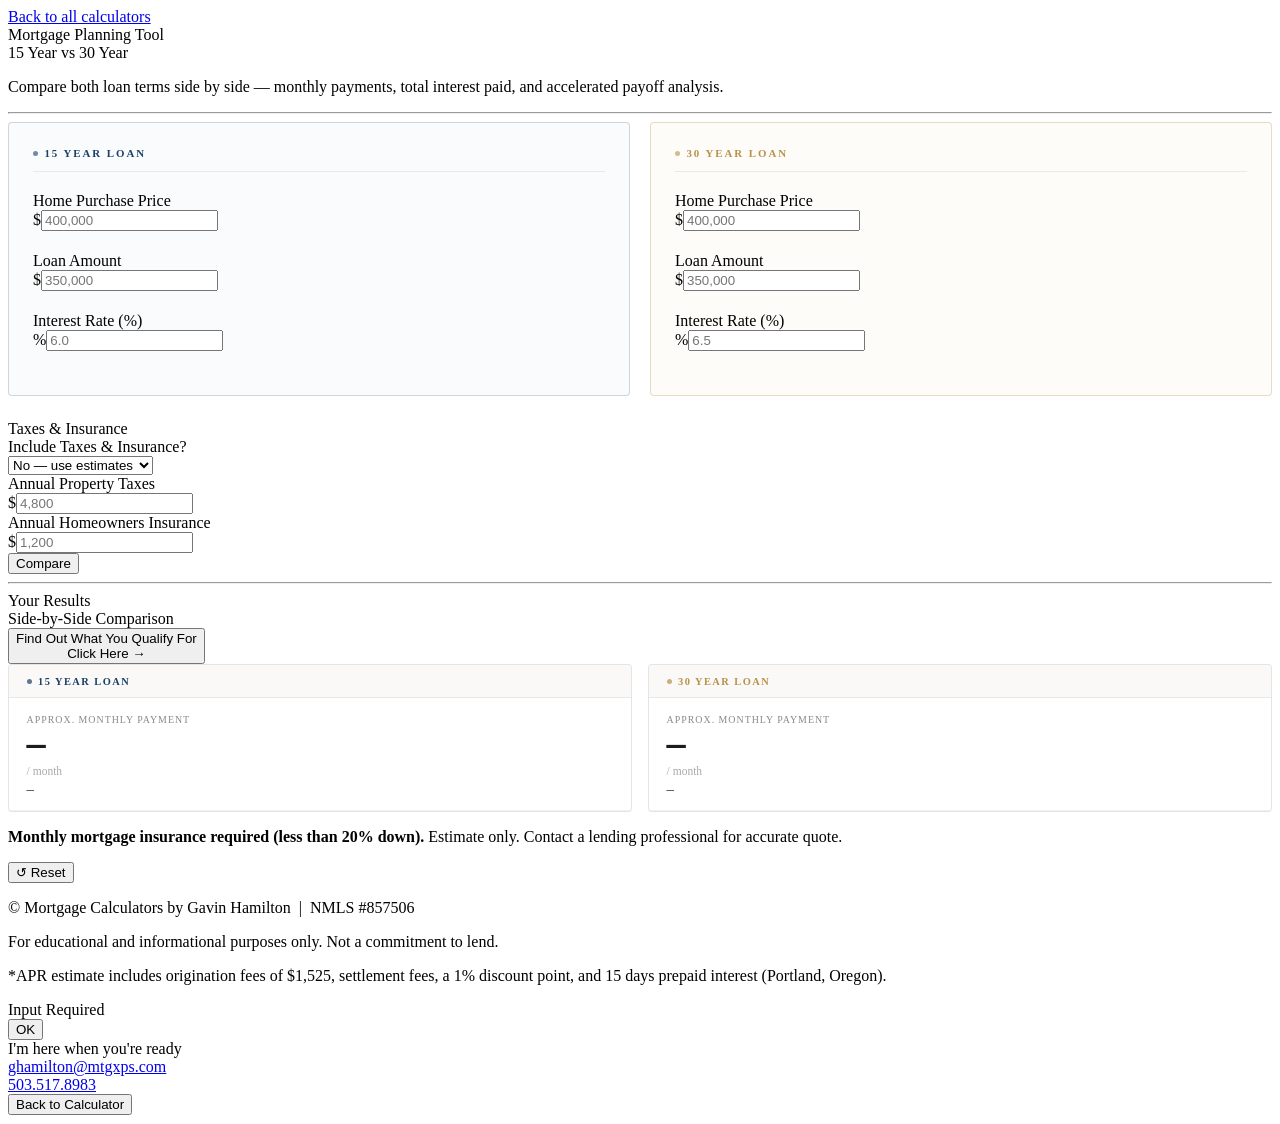
==== commit 167947e4: "Add files via upload" ====
--- a/15-vs-30.html
+++ b/15-vs-30.html
@@ -168,10 +168,6 @@
             <label>Interest Rate (%)</label>
             <div class="input-wrap"><span class="input-prefix">%</span><input type="number" id="c15-rate" placeholder="6.0" step="0.01" class="has-prefix"></div>
           </div>
-          <div class="field">
-            <label>Loan Term</label>
-            <div class="input-wrap"><select id="c15-term-sel"><option value="15" selected>15 Years</option><option value="10">10 Years</option></select></div>
-          </div>
         </div>
 
         <div class="compare-input-col col-30">
@@ -187,10 +183,6 @@
           <div class="field" style="margin-bottom:1.3rem">
             <label>Interest Rate (%)</label>
             <div class="input-wrap"><span class="input-prefix">%</span><input type="number" id="c30-rate" placeholder="6.5" step="0.01" class="has-prefix"></div>
-          </div>
-          <div class="field">
-            <label>Loan Term</label>
-            <div class="input-wrap"><select id="c30-term-sel"><option value="30" selected>30 Years</option><option value="20">20 Years</option><option value="15">15 Years</option><option value="10">10 Years</option></select></div>
           </div>
         </div>
 
@@ -343,25 +335,25 @@
 }
 
 function calcScenario(loanId, rateId, priceId, term, tai, customTax, customIns) {
-  const loan=parseVal(loanId);
-  const rate=parseFloat(document.getElementById(rateId).value)/100;
-  const price=parseVal(priceId)||loan;
+  var loan=parseVal(loanId);
+  var rate=parseFloat(document.getElementById(rateId).value)/100;
+  var price=parseVal(priceId)||loan;
   if (!loan||loan<=0||!rate) return null;
   if (price>0&&loan/price>1.0) { showAlert('Loan amount exceeds purchase price. Please input a down payment.',true); return null; }
   if (price>0&&loan/price>0.95) showAlert('You have less than 5% down payment. Contact a lending professional.',false);
-  const r=rate/12, n=term*12;
-  const pi=loan*r*Math.pow(1+r,n)/(Math.pow(1+r,n)-1);
-  let monthlyTax, monthlyIns;
+  var r=rate/12, n=term*12;
+  var pi=loan*r*Math.pow(1+r,n)/(Math.pow(1+r,n)-1);
+  var monthlyTax, monthlyIns;
   if (tai==='yes') { monthlyTax=customTax/12; monthlyIns=customIns/12; }
   else { monthlyTax=(price*0.012)/12; monthlyIns=(loan*0.0025)/12; }
-  const ltv=loan/price, needsPMI=ltv>0.80;
-  const pmi=needsPMI?(loan*0.006)/12:0;
-  const total=pi+monthlyTax+monthlyIns+pmi;
+  var ltv=loan/price, needsPMI=ltv>0.80;
+  var pmi=needsPMI?(loan*0.006)/12:0;
+  var total=pi+monthlyTax+monthlyIns+pmi;
   return { pi, monthlyTax, monthlyIns, pmi, needsPMI, total, apr: calcAPR(loan,rate,term,price,pmi) };
 }
 
 function buildCompareLines(containerId, r) {
-  let html=`
+  var html=`
     <div class="compare-line-item"><div class="compare-line-label">Principal &amp; Interest</div><div class="compare-line-value">${fmt2(r.pi)}</div></div>
     <div class="compare-line-item"><div class="compare-line-label">Monthly Property Tax</div><div class="compare-line-value">${fmt2(r.monthlyTax)}</div></div>
     <div class="compare-line-item"><div class="compare-line-label">Monthly Homeowners Insurance</div><div class="compare-line-value">${fmt2(r.monthlyIns)}</div></div>`;
@@ -370,12 +362,12 @@
 }
 
 function calcCompare() {
-  const tai=document.getElementById('c-tai').value;
-  const customTax=parseVal('c-tax'), customIns=parseVal('c-ins');
-  const term15=parseInt(document.getElementById('c15-term-sel').value);
-  const term30=parseInt(document.getElementById('c30-term-sel').value);
-  const r15=calcScenario('c15-loan','c15-rate','c15-price',term15,tai,customTax,customIns);
-  const r30=calcScenario('c30-loan','c30-rate','c30-price',term30,tai,customTax,customIns);
+  var tai=document.getElementById('c-tai').value;
+  var customTax=parseVal('c-tax'), customIns=parseVal('c-ins');
+  var term15 = 15;
+  var term30 = 30;
+  var r15=calcScenario('c15-loan','c15-rate','c15-price',term15,tai,customTax,customIns);
+  var r30=calcScenario('c30-loan','c30-rate','c30-price',term30,tai,customTax,customIns);
   if (!r15&&!r30) return;
 
   if (r15) { document.getElementById('c15-total').textContent=fmt2(r15.total); document.getElementById('c15-apr').textContent=fmtAPR(r15.apr); buildCompareLines('c15-lines',r15); }
@@ -384,33 +376,33 @@
   document.getElementById('c-pmi-disclaimer').classList.toggle('show',(r15&&r15.needsPMI)||(r30&&r30.needsPMI));
 
   if (r15&&r30) {
-    const diff=r15.total-r30.total;
-    const dt=document.getElementById('c-diff-text');
+    var diff=r15.total-r30.total;
+    var dt=document.getElementById('c-diff-text');
     if (diff>0) dt.innerHTML=`A 15-year mortgage will cost <span class="diff-amount">${fmt2(diff)} more per month</span> than a 30-year mortgage.`;
     else if (diff<0) dt.innerHTML=`A 30-year mortgage will cost <span class="diff-amount">${fmt2(Math.abs(diff))} more per month</span> than a 15-year mortgage.`;
     else dt.innerHTML=`Both loans have the same approximate monthly payment.`;
     document.getElementById('c-diff-block').classList.add('show');
 
-    const accelCard=document.getElementById('c-accel-card');
+    var accelCard=document.getElementById('c-accel-card');
     if (diff>0) {
-      const loan30=parseVal('c30-loan'), rate30=parseFloat(document.getElementById('c30-rate').value)/100;
-      const maxMonths=term30*12;
+      var loan30=parseVal('c30-loan'), rate30=parseFloat(document.getElementById('c30-rate').value)/100;
+      var maxMonths=30*12;
       if (loan30>0&&rate30>0) {
-        const rr=rate30/12, extraPmt=r30.pi+(r15.pi-r30.pi);
-        let balance=loan30, months=0;
-        while (balance>0.005&&months<maxMonths) { months++; const ic=balance*rr; let pp=extraPmt-ic; if(pp>balance)pp=balance; balance-=pp; if(balance<0.005)balance=0; }
-        const approxYearsSaved=Math.round((maxMonths-months)/12);
-        const yrs=Math.floor(months/12), mos=months%12;
-        const timeStr=yrs>0?`${yrs} years${mos>0?' and '+mos+' months':''}`:`${mos} months`;
-        const intSaved=(r30.pi*maxMonths)-(extraPmt*months);
-        document.getElementById('c-accel-body').innerHTML=`The left column mortgage costs <span class="highlight-num">${fmt2(diff)}/mo more</span> than the right.<br><br><strong>Key insight:</strong> if you took the ${term30}-year loan and applied that extra <span class="highlight-num">${fmt2(diff)}/mo</span> toward principal every month, it would be paid off in just <span class="highlight-num">${timeStr}</span> — approximately <span class="highlight-green">${approxYearsSaved} years earlier</span>, saving an estimated <span class="highlight-green">${fmt(intSaved)}</span> in total interest. And you'd retain the flexibility to pay only the lower required amount whenever needed.`;
+        var rr=rate30/12, extraPmt=r30.pi+(r15.pi-r30.pi);
+        var balance2=loan30, months2=0;
+        while (balance2>0.005&&months2<maxMonths) { months2++; var ic2=balance2*rr; var pp2=extraPmt-ic2; if(pp2>balance2)pp2=balance2; balance2-=pp2; if(balance2<0.005)balance2=0; }
+        var approxYearsSaved=Math.round((maxMonths-months2)/12);
+        var yrs2=Math.floor(months2/12), mos2=months2%12;
+        var timeStr2=yrs2>0?(yrs2+' years'+(mos2>0?' and '+mos2+' months':'')):(mos2+' months');
+        var intSaved=(r30.pi*maxMonths)-(extraPmt*months2);
+        document.getElementById('c-accel-body').innerHTML='The 15-year mortgage costs <span class="highlight-num">'+fmt2(diff)+'/mo more</span> than the 30-year.<br><br><strong>Key insight:</strong> if you took the 30-year loan and applied that extra <span class="highlight-num">'+fmt2(diff)+'/mo</span> toward principal every month, it would be paid off in just <span class="highlight-num">'+timeStr2+'</span> — approximately <span class="highlight-green">'+approxYearsSaved+' years earlier</span>, saving an estimated <span class="highlight-green">'+fmt(intSaved)+'</span> in total interest. And you\'d retain the flexibility to pay only the lower required amount whenever needed.';
         accelCard.style.display='block';
       }
     } else { accelCard.style.display='none'; }
     document.getElementById('c-pros-cons').classList.add('show');
   }
 
-  const el=document.getElementById('c-results');
+  var el=document.getElementById('c-results');
   el.classList.add('show');
   setTimeout(()=>el.scrollIntoView({behavior:'smooth',block:'start'}),100);
 }
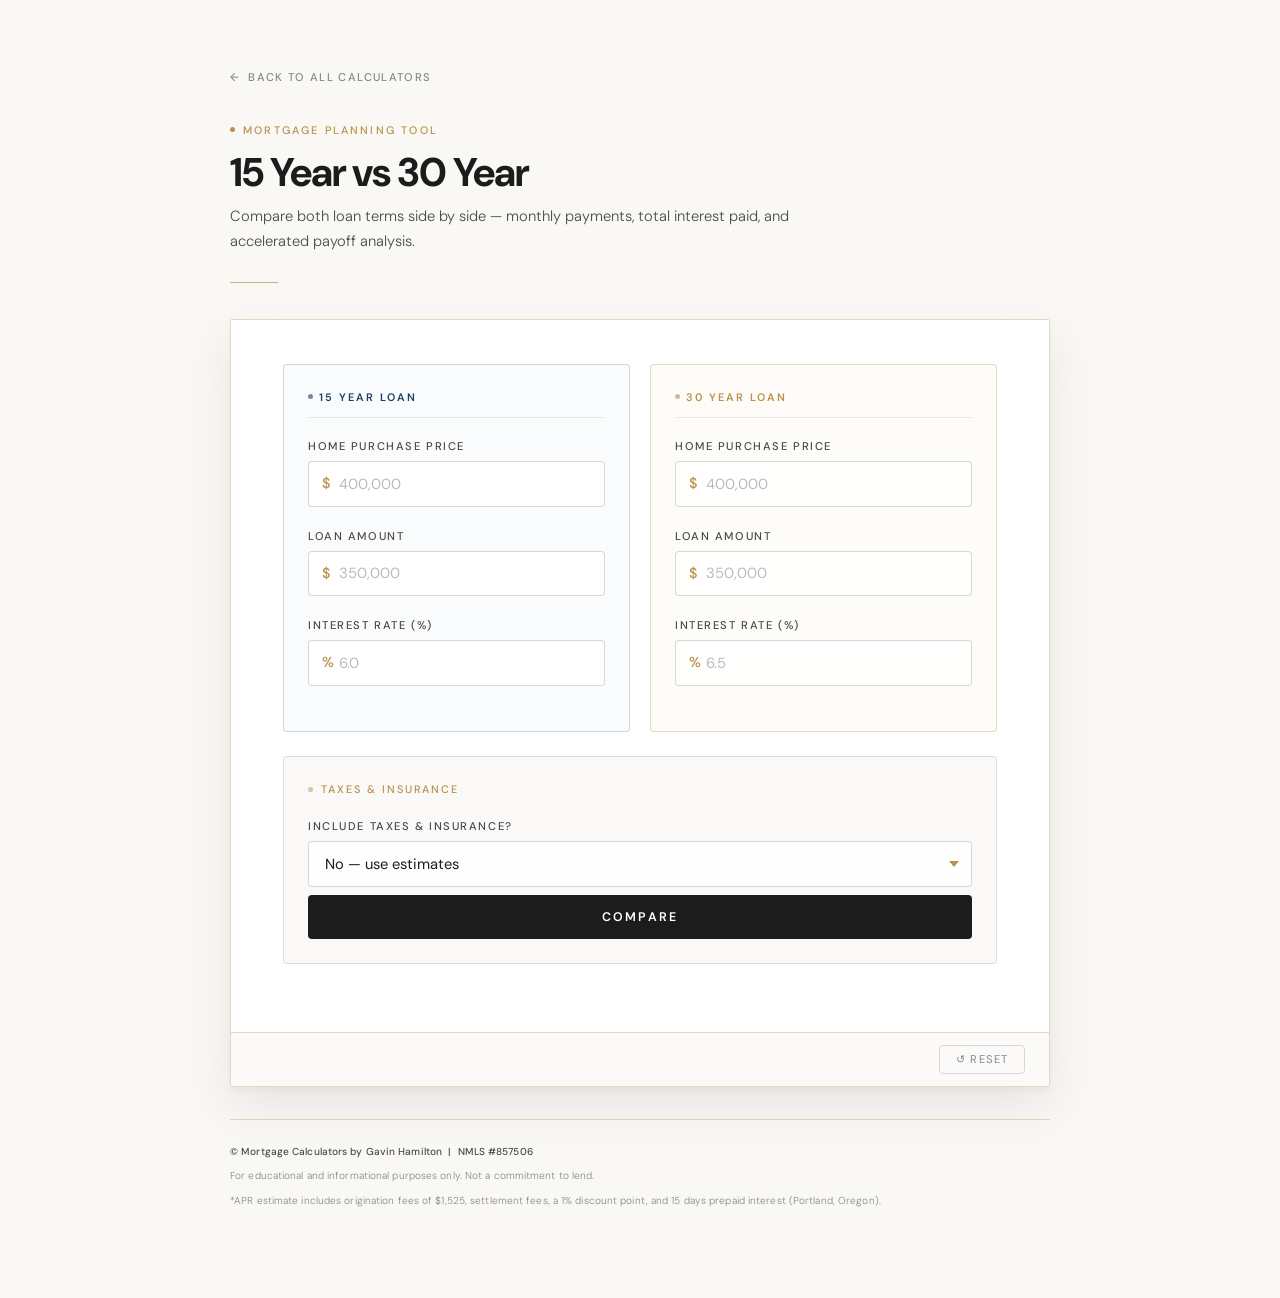
==== commit db9ffbbe: "Add files via upload" ====
--- a/15-vs-30.html
+++ b/15-vs-30.html
@@ -7,7 +7,769 @@
 <link rel="preconnect" href="https://fonts.googleapis.com">
 <link rel="preconnect" href="https://fonts.gstatic.com" crossorigin>
 <link href="https://fonts.googleapis.com/css2?family=DM+Sans:wght@300;400;500;600;700&family=DM+Mono:wght@400;500&display=swap" rel="stylesheet">
-<link rel="stylesheet" href="shared.css">
+<style>
+/* ═══════════════════════════════════════════════════
+   SHARED STYLES — Warm charcoal / gold / cream
+   Matches reference: Scenario Comparison aesthetic
+═══════════════════════════════════════════════════ */
+*, *::before, *::after { box-sizing: border-box; margin: 0; padding: 0; }
+
+:root {
+  --cream:       #f9f8f5;
+  --surface:     #ffffff;
+  --charcoal:    #1c1c1c;
+  --slate:       #4a4a4a;
+  --muted:       #888888;
+  --border:      rgba(74,74,74,0.18);
+  --border-card: rgba(74,74,74,0.15);
+  --gold:        #b8924a;
+  --gold-lt:     #d4ab6a;
+  --gold-dim:    rgba(184,146,74,0.35);
+  --gold-bg:     rgba(184,146,74,0.03);
+  --green:       #1a6640;
+  --green-bg:    #f0faf6;
+  --red:         #b03020;
+  --radius:      4px;
+  --shadow:      0 4px 6px rgba(0,0,0,.04), 0 20px 50px rgba(0,0,0,.08);
+  --trans:       .3s cubic-bezier(.4,0,.2,1);
+}
+
+html { scroll-behavior: smooth; }
+
+body {
+  font-family: 'DM Sans', sans-serif;
+  background: var(--cream);
+  color: var(--charcoal);
+  min-height: 100vh;
+  padding: 4rem 1.5rem 5rem;
+  line-height: 1.5;
+  overflow-x: hidden;
+  -webkit-font-smoothing: antialiased;
+}
+
+@media (max-width: 600px) {
+  body { padding: 2.5rem 1rem 4rem; }
+}
+
+.app {
+  max-width: 820px;
+  margin: 0 auto;
+}
+
+/* ── BACK LINK ── */
+.back-link {
+  display: inline-flex;
+  align-items: center;
+  gap: .4rem;
+  font-size: .7rem;
+  font-weight: 500;
+  letter-spacing: .12em;
+  text-transform: uppercase;
+  color: var(--muted);
+  text-decoration: none;
+  margin-bottom: 2.25rem;
+  transition: color var(--trans);
+}
+.back-link::before { content: '←'; margin-right: .1rem; }
+.back-link:hover { color: var(--gold); }
+
+/* ── PAGE HEADER ── */
+.page-title-block { margin-bottom: 1.75rem; }
+
+.page-eyebrow {
+  font-size: .68rem;
+  letter-spacing: .2em;
+  text-transform: uppercase;
+  color: var(--gold);
+  margin-bottom: .75rem;
+  display: flex;
+  align-items: center;
+  gap: .5rem;
+  font-weight: 500;
+}
+.page-eyebrow::before {
+  content: '';
+  width: 5px; height: 5px;
+  border-radius: 50%;
+  background: var(--gold);
+  display: inline-block;
+  flex-shrink: 0;
+}
+
+.page-title {
+  font-size: clamp(1.9rem, 4vw, 2.5rem);
+  font-weight: 700;
+  letter-spacing: -.025em;
+  color: var(--charcoal);
+  line-height: 1.1;
+  margin-bottom: .6rem;
+}
+
+.page-subtitle {
+  font-size: .92rem;
+  color: var(--slate);
+  line-height: 1.7;
+  font-weight: 300;
+  max-width: 560px;
+}
+.page-subtitle strong { font-weight: 600; color: var(--charcoal); }
+
+.page-divider {
+  width: 48px;
+  height: 1px;
+  background: var(--gold);
+  opacity: .7;
+  border: none;
+  margin: 1.75rem 0 2.25rem;
+}
+
+/* ── OUTER CARD / CONTAINER ── */
+.container {
+  background: var(--surface);
+  border: 1px solid var(--gold-dim);
+  border-radius: 2px;
+  box-shadow: var(--shadow);
+  overflow: hidden;
+  animation: cardRise .65s cubic-bezier(.4,0,.2,1) both;
+}
+@keyframes cardRise {
+  from { opacity: 0; transform: translateY(24px); }
+  to   { opacity: 1; transform: translateY(0); }
+}
+
+.calc-inner {
+  padding: 2.75rem 3.25rem;
+}
+@media (max-width: 640px) {
+  .calc-inner { padding: 1.75rem 1.5rem; }
+}
+
+/* ── SECTION LABEL (inside card) ── */
+.sec-label, .card-title {
+  font-size: .68rem;
+  letter-spacing: .18em;
+  text-transform: uppercase;
+  color: var(--gold);
+  margin-bottom: 1.3rem;
+  display: flex;
+  align-items: center;
+  gap: .5rem;
+  font-weight: 500;
+}
+.sec-label::before, .card-title::before {
+  content: '';
+  width: 5px; height: 5px;
+  border-radius: 50%;
+  background: var(--gold);
+  opacity: .5;
+  display: inline-block;
+  flex-shrink: 0;
+}
+.sec-badge {
+  font-size: .6rem;
+  letter-spacing: .1em;
+  padding: 2px 8px;
+  border-radius: 20px;
+  border: 1px solid var(--gold-dim);
+  color: var(--gold);
+  margin-left: auto;
+  font-weight: 500;
+}
+
+/* ── INPUT CARD PANELS ── */
+.card {
+  border: 1px solid var(--border-card);
+  border-radius: var(--radius);
+  padding: 1.5rem;
+  background: #faf9f7;
+  margin-bottom: 1.5rem;
+}
+.card.card-gold {
+  border-color: rgba(184,146,74,.3);
+  background: rgba(184,146,74,.03);
+}
+
+/* ── FORM GRID ── */
+.form-grid {
+  display: grid;
+  grid-template-columns: 1fr 1fr;
+  gap: 1.3rem;
+}
+@media (max-width: 520px) {
+  .form-grid { grid-template-columns: 1fr; }
+}
+
+.field {
+  display: flex;
+  flex-direction: column;
+  gap: .4rem;
+  margin-bottom: 0;
+}
+.field.full { grid-column: 1 / -1; }
+
+/* ── LABELS ── */
+label {
+  display: block;
+  font-size: .7rem;
+  letter-spacing: .14em;
+  text-transform: uppercase;
+  color: var(--slate);
+  font-weight: 500;
+}
+
+/* ── INPUTS ── */
+.input-wrap { position: relative; }
+
+.input-prefix {
+  position: absolute;
+  left: .9rem;
+  top: 50%;
+  transform: translateY(-50%);
+  font-size: .9rem;
+  color: var(--gold);
+  font-weight: 500;
+  pointer-events: none;
+  user-select: none;
+  font-family: 'DM Sans', sans-serif;
+}
+
+input[type="text"],
+input[type="number"],
+input[type="date"],
+select {
+  width: 100%;
+  padding: .72rem 1rem;
+  border: 1px solid rgba(74,74,74,.22);
+  border-radius: var(--radius);
+  background: rgba(255,255,255,.85);
+  font-family: 'DM Sans', sans-serif;
+  font-size: .92rem;
+  color: var(--charcoal);
+  outline: none;
+  transition: border-color var(--trans), box-shadow var(--trans), background var(--trans);
+  -webkit-appearance: none;
+  -moz-appearance: textfield;
+  line-height: 1.4;
+}
+input[type="number"]::-webkit-inner-spin-button,
+input[type="number"]::-webkit-outer-spin-button { -webkit-appearance: none; }
+
+input.has-prefix,
+input[type="text"].has-prefix,
+input[type="number"].has-prefix { padding-left: 1.9rem; }
+
+input:focus, select:focus {
+  border-color: var(--gold);
+  background: #fff;
+  box-shadow: 0 0 0 3px rgba(184,146,74,.12);
+  outline: none;
+}
+input::placeholder { color: #bbb; }
+
+select {
+  cursor: pointer;
+  background-image: url("data:image/svg+xml,%3Csvg xmlns='http://www.w3.org/2000/svg' width='10' height='6' viewBox='0 0 10 6'%3E%3Cpath d='M0 0l5 6 5-6z' fill='%23b8924a'/%3E%3C/svg%3E");
+  background-repeat: no-repeat;
+  background-position: right 12px center;
+  padding-right: 2.2rem;
+}
+select option { background: #fff; color: var(--charcoal); }
+
+/* optional fields toggle */
+.optional-fields { display: none; grid-column: 1 / -1; }
+.optional-fields.visible { display: contents; }
+
+/* ── CALCULATE BUTTON ── */
+.calc-btn {
+  display: block;
+  width: 100%;
+  margin-top: .5rem;
+  padding: .88rem 1.5rem;
+  background: var(--charcoal);
+  color: #fff;
+  border: none;
+  border-radius: var(--radius);
+  font-family: 'DM Sans', sans-serif;
+  font-size: .78rem;
+  letter-spacing: .18em;
+  text-transform: uppercase;
+  font-weight: 600;
+  cursor: pointer;
+  transition: background var(--trans), box-shadow var(--trans), transform var(--trans);
+  position: relative;
+  overflow: hidden;
+}
+.calc-btn::after {
+  content: '';
+  position: absolute;
+  inset: 0;
+  background: linear-gradient(90deg, transparent 0%, rgba(184,146,74,.18) 50%, transparent 100%);
+  transform: translateX(-100%);
+  transition: transform .5s ease;
+}
+.calc-btn:hover { background: #2e2a22; box-shadow: 0 6px 20px rgba(0,0,0,.18); transform: translateY(-1px); }
+.calc-btn:hover::after { transform: translateX(100%); }
+.calc-btn:active { transform: translateY(0); box-shadow: none; }
+
+/* reset link */
+.reset-link {
+  display: block;
+  text-align: center;
+  margin-top: .9rem;
+  font-size: .7rem;
+  letter-spacing: .1em;
+  text-transform: uppercase;
+  color: #aaa;
+  cursor: pointer;
+  background: none;
+  border: none;
+  font-family: 'DM Sans', sans-serif;
+  width: 100%;
+  padding: .25rem;
+  transition: color var(--trans);
+}
+.reset-link:hover { color: var(--gold); }
+
+/* ── RESULTS SECTION ── */
+.results-panel { display: none; }
+.results-panel.show { display: block; }
+
+.fin-results { display: none; margin-top: 1.5rem; }
+.fin-results.show { display: block; }
+
+.results-rule {
+  width: 100%;
+  height: 1px;
+  background: var(--gold-dim);
+  border: none;
+  margin: 2.5rem 0 2rem;
+}
+.results-eyebrow {
+  font-size: .68rem;
+  letter-spacing: .2em;
+  text-transform: uppercase;
+  color: var(--gold);
+  margin-bottom: .4rem;
+  font-weight: 500;
+}
+.results-headline {
+  font-weight: 700;
+  font-size: 1.2rem;
+  letter-spacing: -.01em;
+  color: var(--charcoal);
+  margin-bottom: 1.6rem;
+}
+
+/* ── TOTAL / HERO NUMBER BLOCK ── */
+.total-block {
+  padding: 1.5rem;
+  background: #faf9f7;
+  border: 1px solid var(--border-card);
+  border-radius: var(--radius);
+  margin-bottom: 1rem;
+}
+.total-label {
+  font-size: .65rem;
+  font-weight: 500;
+  text-transform: uppercase;
+  letter-spacing: .15em;
+  color: var(--muted);
+  margin-bottom: .3rem;
+}
+.total-amount {
+  font-family: 'DM Mono', monospace;
+  font-size: clamp(2rem, 6.5vw, 3.4rem);
+  font-weight: 700;
+  color: var(--charcoal);
+  line-height: 1;
+  letter-spacing: -.02em;
+}
+.total-sub {
+  font-size: .75rem;
+  color: var(--muted);
+  margin-top: .25rem;
+  font-weight: 300;
+}
+.total-apr {
+  font-family: 'DM Mono', monospace;
+  font-size: .88rem;
+  font-weight: 500;
+  color: var(--slate);
+  margin-top: .5rem;
+}
+
+/* ── LINE ITEM LIST ── */
+.line-items {
+  background: var(--surface);
+  border: 1px solid var(--border-card);
+  border-radius: var(--radius);
+  overflow: hidden;
+  margin-bottom: 1rem;
+}
+.line-item {
+  display: flex;
+  justify-content: space-between;
+  align-items: center;
+  padding: .72rem 1.2rem;
+  border-bottom: 1px solid rgba(74,74,74,.07);
+}
+.line-item:last-child { border-bottom: none; }
+.line-item-label { font-size: .82rem; color: var(--slate); font-weight: 300; }
+.line-item-value { font-family: 'DM Mono', monospace; font-size: .92rem; font-weight: 600; color: var(--charcoal); }
+.line-item.pmi .line-item-label { color: var(--red); }
+.line-item.pmi .line-item-value { color: var(--red); }
+
+/* ── PMI DISCLAIMER ── */
+.pmi-disclaimer {
+  display: none;
+  padding: .75rem 1.2rem;
+  background: rgba(176,48,32,.05);
+  border: 1px solid rgba(176,48,32,.2);
+  border-radius: var(--radius);
+  margin-bottom: 1rem;
+}
+.pmi-disclaimer.show { display: block; }
+.pmi-disclaimer p { font-size: .75rem; color: var(--red); line-height: 1.6; font-weight: 300; }
+
+/* ── QUALIFY BANNER ── */
+.qualify-banner {
+  display: flex;
+  align-items: center;
+  justify-content: space-between;
+  gap: 12px;
+  padding: 1.1rem 1.5rem;
+  margin-bottom: 1.5rem;
+  background: linear-gradient(135deg, #b8924a 0%, #d4ab6a 50%, #b8924a 100%);
+  background-size: 200% 100%;
+  border-radius: var(--radius);
+  cursor: pointer;
+  border: none;
+  width: 100%;
+  text-align: left;
+  position: relative;
+  overflow: hidden;
+  transition: background-position var(--trans), box-shadow var(--trans), transform var(--trans);
+  box-shadow: 0 4px 18px rgba(184,146,74,.45);
+}
+.qualify-banner:hover {
+  background-position: right center;
+  box-shadow: 0 8px 28px rgba(184,146,74,.55);
+  transform: translateY(-2px);
+}
+.qualify-banner-text {
+  font-family: 'DM Sans', sans-serif;
+  font-size: 1rem;
+  font-weight: 800;
+  color: #1c1c1c;
+  letter-spacing: .01em;
+}
+.qualify-banner-sub { display: none; }
+.qualify-banner-edu-sub {
+  font-size: .75rem;
+  color: rgba(28,28,28,.7);
+  margin-top: .25rem;
+  font-weight: 400;
+  letter-spacing: .01em;
+  line-height: 1.4;
+}
+.qualify-banner-arrow {
+  font-size: .72rem;
+  font-weight: 700;
+  color: rgba(28,28,28,.65);
+  flex-shrink: 0;
+  text-transform: uppercase;
+  letter-spacing: .12em;
+  transition: transform var(--trans);
+  white-space: nowrap;
+}
+.qualify-banner:hover .qualify-banner-arrow { transform: translateX(5px); color: #1c1c1c; }
+
+/* ── CONTAINER FOOTER (reset row) ── */
+.container-footer {
+  display: flex;
+  align-items: center;
+  justify-content: flex-end;
+  padding: .75rem 1.5rem;
+  border-top: 1px solid var(--gold-dim);
+  background: rgba(250,249,247,.8);
+}
+.reset-btn {
+  background: none;
+  border: 1px solid rgba(74,74,74,.2);
+  border-radius: var(--radius);
+  padding: .4rem 1rem;
+  font-family: 'DM Sans', sans-serif;
+  font-size: .7rem;
+  letter-spacing: .1em;
+  text-transform: uppercase;
+  color: var(--muted);
+  cursor: pointer;
+  transition: all var(--trans);
+}
+.reset-btn:hover { border-color: var(--gold); color: var(--gold); }
+
+/* ── RESULT CARDS (educational tools) ── */
+.result-grid {
+  display: grid;
+  grid-template-columns: repeat(auto-fit, minmax(150px, 1fr));
+  gap: 12px;
+  margin-bottom: 1rem;
+}
+.result-card {
+  background: #faf9f7;
+  border: 1px solid var(--border-card);
+  border-radius: var(--radius);
+  padding: 1rem 1.1rem;
+}
+.result-label {
+  font-size: .62rem;
+  text-transform: uppercase;
+  letter-spacing: .12em;
+  color: var(--muted);
+  margin-bottom: .35rem;
+  font-weight: 500;
+}
+.result-value {
+  font-family: 'DM Mono', monospace;
+  font-size: clamp(.95rem, 2vw, 1.2rem);
+  font-weight: 600;
+  color: var(--charcoal);
+  line-height: 1.2;
+}
+.result-value.highlight { color: #1a4066; }
+.result-value.positive  { color: var(--green); }
+.result-value.negative  { color: var(--red); }
+.result-sub { font-size: .65rem; color: var(--muted); margin-top: .25rem; line-height: 1.45; }
+
+/* ── SECTION LABEL (inside results) ── */
+.fin-section-label {
+  font-size: .65rem;
+  font-weight: 600;
+  text-transform: uppercase;
+  letter-spacing: .14em;
+  color: var(--slate);
+  margin: 1.5rem 0 .75rem;
+  padding-bottom: .5rem;
+  border-bottom: 1px solid var(--gold-dim);
+}
+
+/* ── EXPLAIN BOXES ── */
+.explain-box {
+  background: #faf9f7;
+  border-left: 2px solid var(--gold-dim);
+  border-radius: 0 var(--radius) var(--radius) 0;
+  padding: .8rem 1rem;
+  margin-bottom: 1rem;
+}
+.explain-box p { font-size: .83rem; color: var(--slate); line-height: 1.75; font-weight: 300; }
+.explain-box p strong { font-weight: 600; color: var(--charcoal); }
+.explain-box.info { border-left-color: #1a4066; }
+
+.cta-box, .encourage-box {
+  margin-top: 1rem;
+  padding: .9rem 1.25rem;
+  background: rgba(184,146,74,.05);
+  border: 1px solid var(--gold-dim);
+  border-radius: var(--radius);
+}
+.cta-box p, .encourage-box p {
+  font-size: .83rem;
+  color: var(--slate);
+  line-height: 1.75;
+  text-align: center;
+  font-weight: 300;
+}
+
+/* ── AMORTIZATION TABLE ── */
+.table-wrap {
+  margin-top: .75rem;
+  overflow-x: auto;
+  max-height: 300px;
+  overflow-y: auto;
+  border: 1px solid var(--border-card);
+  border-radius: var(--radius);
+}
+.amort-table {
+  width: 100%;
+  border-collapse: collapse;
+  font-family: 'DM Mono', monospace;
+  font-size: .8rem;
+}
+.amort-table th {
+  background: #faf9f7;
+  color: var(--slate);
+  padding: .5rem .85rem;
+  text-align: right;
+  font-weight: 500;
+  font-size: .62rem;
+  text-transform: uppercase;
+  letter-spacing: .08em;
+  position: sticky;
+  top: 0;
+  z-index: 2;
+  border-bottom: 1px solid var(--border-card);
+}
+.amort-table th:first-child { text-align: center; }
+.amort-table td {
+  padding: .45rem .85rem;
+  text-align: right;
+  border-bottom: 1px solid rgba(74,74,74,.06);
+  color: var(--slate);
+  font-size: .82rem;
+  font-weight: 500;
+}
+.amort-table td:first-child { text-align: center; color: var(--muted); }
+.amort-table tr:last-child td { border-bottom: none; }
+.amort-table tr:hover td { background: #faf9f7; }
+
+/* ── KEY TAKEAWAY SUMMARY ── */
+.fin-summary {
+  display: none;
+  background: rgba(184,146,74,.05);
+  border: 1px solid var(--gold-dim);
+  border-radius: var(--radius);
+  padding: 1rem 1.25rem;
+  margin-top: 1.25rem;
+}
+.fin-summary.show { display: block; }
+.fin-summary-title {
+  font-size: .62rem;
+  font-weight: 600;
+  text-transform: uppercase;
+  letter-spacing: .14em;
+  color: var(--muted);
+  margin-bottom: .75rem;
+}
+.fin-summary-list { list-style: none; display: flex; flex-direction: column; gap: .55rem; }
+.fin-summary-list li {
+  display: flex;
+  align-items: baseline;
+  gap: .75rem;
+  font-size: .88rem;
+  color: var(--slate);
+}
+.fin-summary-list li::before { content: '→'; color: var(--gold); flex-shrink: 0; font-size: .7rem; }
+.fin-sl {
+  font-size: .62rem;
+  color: var(--muted);
+  text-transform: uppercase;
+  letter-spacing: .1em;
+  white-space: nowrap;
+  font-weight: 500;
+}
+.fin-sv { font-family: 'DM Mono', monospace; font-weight: 600; color: var(--charcoal); font-size: .95rem; }
+.fin-sv.neg { color: var(--red); }
+.fin-sv.pos { color: var(--green); }
+
+/* ── ALERT MODAL ── */
+.alert-overlay {
+  display: none;
+  position: fixed;
+  inset: 0;
+  background: rgba(28,28,28,.45);
+  z-index: 1000;
+  align-items: center;
+  justify-content: center;
+  padding: 1.5rem;
+}
+.alert-overlay.show { display: flex; }
+.alert-box {
+  background: var(--surface);
+  border: 1px solid var(--gold-dim);
+  border-radius: var(--radius);
+  box-shadow: var(--shadow);
+  padding: 2rem 2rem 1.5rem;
+  max-width: 400px;
+  width: 100%;
+}
+.alert-icon {
+  font-size: .7rem;
+  font-weight: 700;
+  text-transform: uppercase;
+  letter-spacing: .15em;
+  color: var(--red);
+  margin-bottom: .6rem;
+}
+.alert-icon.warn { color: var(--gold); }
+.alert-msg { font-size: .9rem; color: var(--charcoal); line-height: 1.7; margin-bottom: 1.5rem; font-weight: 300; }
+.alert-btn {
+  display: block;
+  width: 100%;
+  padding: .75rem;
+  background: var(--charcoal);
+  color: #fff;
+  border: none;
+  border-radius: var(--radius);
+  font-family: 'DM Sans', sans-serif;
+  font-size: .78rem;
+  letter-spacing: .15em;
+  text-transform: uppercase;
+  font-weight: 600;
+  cursor: pointer;
+  transition: background var(--trans);
+}
+.alert-btn:hover { background: #2e2a22; }
+
+/* ── CONTACT MODAL ── */
+.contact-overlay {
+  display: none;
+  position: fixed;
+  inset: 0;
+  background: rgba(28,28,28,.55);
+  z-index: 2000;
+  align-items: center;
+  justify-content: center;
+  padding: 1.5rem;
+}
+.contact-overlay.show { display: flex; }
+.contact-modal {
+  background: var(--surface);
+  border: 1px solid var(--gold-dim);
+  border-radius: var(--radius);
+  box-shadow: var(--shadow);
+  padding: 2rem 2rem 1.75rem;
+  max-width: 400px;
+  width: 100%;
+  text-align: center;
+}
+.contact-modal-title { font-size: 1rem; font-weight: 700; color: var(--charcoal); margin-bottom: .75rem; }
+.contact-modal-body { font-size: .88rem; color: var(--slate); line-height: 1.75; margin-bottom: 1.5rem; font-weight: 300; }
+.contact-detail { display: inline-block; margin: 3px 0; font-weight: 600; color: var(--gold); }
+.contact-detail a { color: inherit; text-decoration: none; }
+.contact-detail a:hover { color: var(--gold-lt); }
+.contact-close-btn {
+  padding: .75rem 1.75rem;
+  background: var(--charcoal);
+  color: #fff;
+  border: none;
+  border-radius: var(--radius);
+  font-family: 'DM Sans', sans-serif;
+  font-size: .78rem;
+  letter-spacing: .15em;
+  text-transform: uppercase;
+  font-weight: 600;
+  cursor: pointer;
+  transition: background var(--trans);
+}
+.contact-close-btn:hover { background: #2e2a22; }
+
+/* ── FOOTER DISCLAIMER ── */
+.disclaimer {
+  margin-top: 2rem;
+  padding-top: 1.5rem;
+  border-top: 1px solid var(--gold-dim);
+}
+.disclaimer p {
+  font-size: .63rem;
+  color: #888;
+  line-height: 1.65;
+  margin-bottom: .5rem;
+  letter-spacing: .01em;
+  font-weight: 300;
+}
+.disclaimer p:first-child { font-weight: 500; color: var(--slate); }
+
+</style>
 <style>
 /* ── 15 vs 30 specific styles ── */
 .compare-input-cols {
@@ -328,7 +1090,129 @@
   </div>
 </div>
 
-<script src="shared.js"></script>
+<script>
+// shared.js — loaded before inline scripts on every calculator page
+// Using var instead of const/let at top level to avoid any cross-script scope issues
+
+var fmt   = function(n) { return '$' + Math.round(n).toLocaleString(); };
+var fmt2  = function(n) { return '$' + n.toFixed(2).replace(/\B(?=(\d{3})+(?!\d))/g, ','); };
+var parseVal = function(id) { return parseFloat(document.getElementById(id).value.replace(/,/g, '')) || 0; };
+var pct   = function(n) { return (n * 100).toFixed(1) + '%'; };
+
+function formatCommaInput(el) {
+  var raw = el.value.replace(/,/g, '').replace(/[^0-9.]/g, '');
+  var num = parseFloat(raw);
+  if (!isNaN(num)) el.value = num.toLocaleString('en-US', { maximumFractionDigits: 2 });
+}
+
+document.addEventListener('DOMContentLoaded', function() {
+  document.querySelectorAll('.comma-input').forEach(function(el) {
+    el.addEventListener('blur', function() { formatCommaInput(el); });
+    el.addEventListener('focus', function() { el.value = el.value.replace(/,/g, ''); });
+  });
+});
+
+function makeCard(label, value, cls, sub) {
+  cls = cls || '';
+  sub = sub || '';
+  return '<div class="result-card">'
+    + '<div class="result-label">' + label + '</div>'
+    + '<div class="result-value ' + cls + '">' + value + '</div>'
+    + (sub ? '<div class="result-sub">' + sub + '</div>' : '')
+    + '</div>';
+}
+
+function showAlert(msg, isError) {
+  var icon = document.getElementById('alert-icon');
+  icon.textContent = isError ? '⚠ Input Error' : '⚠ Heads Up';
+  icon.className = 'alert-icon' + (isError ? '' : ' warn');
+  document.getElementById('alert-msg').textContent = msg;
+  document.getElementById('alert-modal').classList.add('show');
+}
+
+function closeAlert() {
+  document.getElementById('alert-modal').classList.remove('show');
+}
+
+function checkLTV(loan, price) {
+  if (!price || price <= 0) return false;
+  var ltv = loan / price;
+  if (ltv > 1.0) {
+    showAlert('Loan amount exceeds purchase price. Please check your entries.', true);
+    return true;
+  }
+  if (ltv > 0.95) {
+    showAlert('You have less than 5% down payment. Contact a lending professional to see if you qualify for low down payment programs.', false);
+    return false;
+  }
+  return false;
+}
+
+function calcAPR(loan, annualRate, termYears, price, pmiMonthly) {
+  var r  = annualRate / 12;
+  var n  = termYears * 12;
+  var pi = loan * r * Math.pow(1 + r, n) / (Math.pow(1 + r, n) - 1);
+  var origination = 1525;
+  var settlement  = 1700 + (price / 1000);
+  var discountPt  = loan * 0.01;
+  var prepaidInt  = loan * annualRate / 365 * 15;
+  var totalCosts  = origination + settlement + discountPt + prepaidInt;
+  var financedAmt = loan - totalCosts;
+  if (financedAmt <= 0) return annualRate * 100;
+
+  var hasPMI   = pmiMonthly > 0;
+  var target78 = price * 0.78;
+
+  if (!hasPMI) {
+    var guess = annualRate / 12;
+    for (var i = 0; i < 300; i++) {
+      var pow  = Math.pow(1 + guess, n);
+      var f    = pi * (1 - 1 / pow) / guess - financedAmt;
+      var df   = pi * (1 / (guess * guess) * (1 / pow - 1) + n / (guess * pow * (1 + guess)));
+      var next = guess - f / df;
+      if (Math.abs(next - guess) < 1e-12) { guess = next; break; }
+      guess = Math.max(next, 1e-10);
+    }
+    return guess * 12 * 100;
+  }
+
+  var cashFlows = [-financedAmt];
+  var balance = loan;
+  for (var m = 1; m <= n; m++) {
+    var intCharge = balance * r;
+    var prinPmt   = pi - intCharge;
+    balance -= prinPmt;
+    if (balance < 0) balance = 0;
+    cashFlows.push(pi + (balance > target78 ? pmiMonthly : 0));
+  }
+  var guess2 = annualRate / 12;
+  for (var j = 0; j < 300; j++) {
+    var npv = cashFlows[0], dnpv = 0;
+    for (var k = 1; k < cashFlows.length; k++) {
+      var disc = Math.pow(1 + guess2, k);
+      npv  += cashFlows[k] / disc;
+      dnpv -= k * cashFlows[k] / (disc * (1 + guess2));
+    }
+    if (Math.abs(dnpv) < 1e-20) break;
+    var next2 = guess2 - npv / dnpv;
+    if (Math.abs(next2 - guess2) < 1e-12) { guess2 = next2; break; }
+    guess2 = Math.max(next2, 1e-10);
+  }
+  return guess2 * 12 * 100;
+}
+
+function fmtAPR(apr) { return apr.toFixed(3) + '% APR*'; }
+
+function showContactModal() {
+  var el = document.getElementById('contact-modal');
+  if (el) el.classList.add('show');
+}
+function closeContactModal() {
+  var el = document.getElementById('contact-modal');
+  if (el) el.classList.remove('show');
+}
+
+</script>
 <script>
 function toggleCompareTaiFields() {
   document.getElementById('c-optional').classList.toggle('visible', document.getElementById('c-tai').value==='yes');
